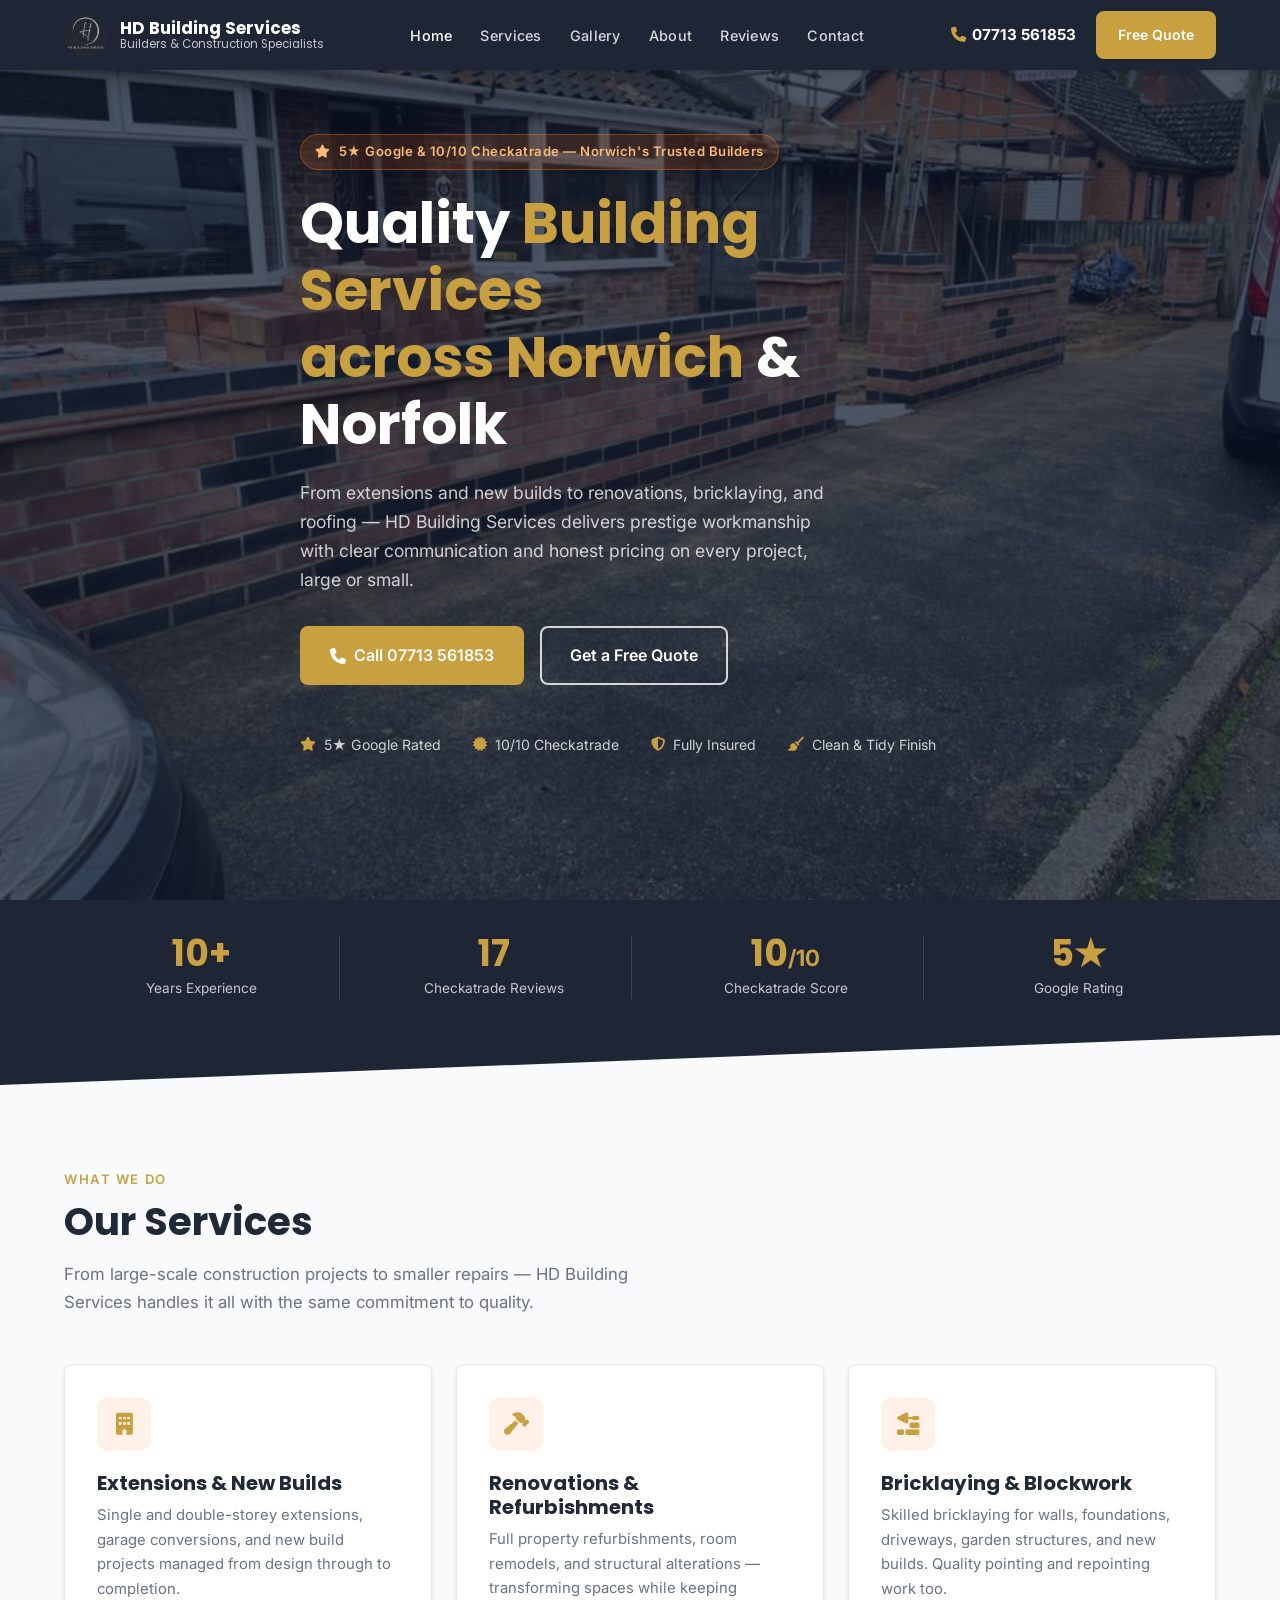
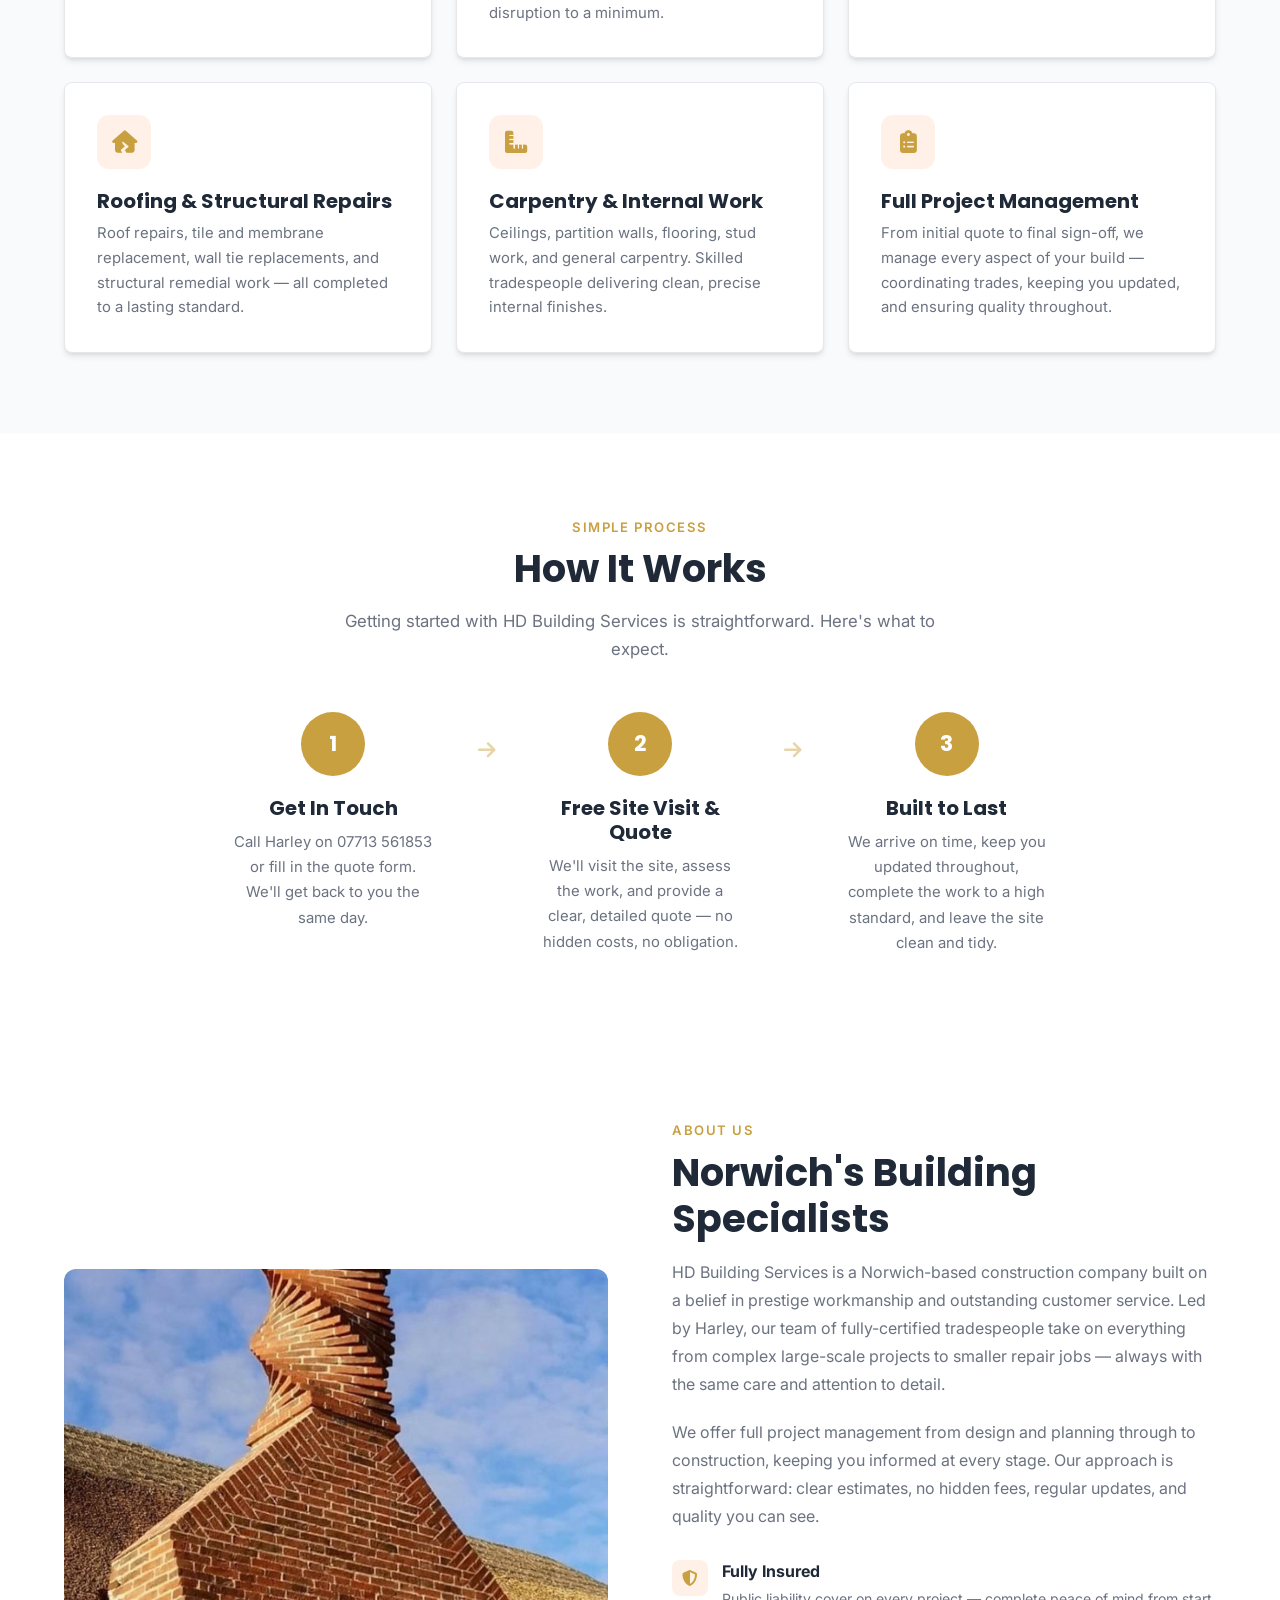
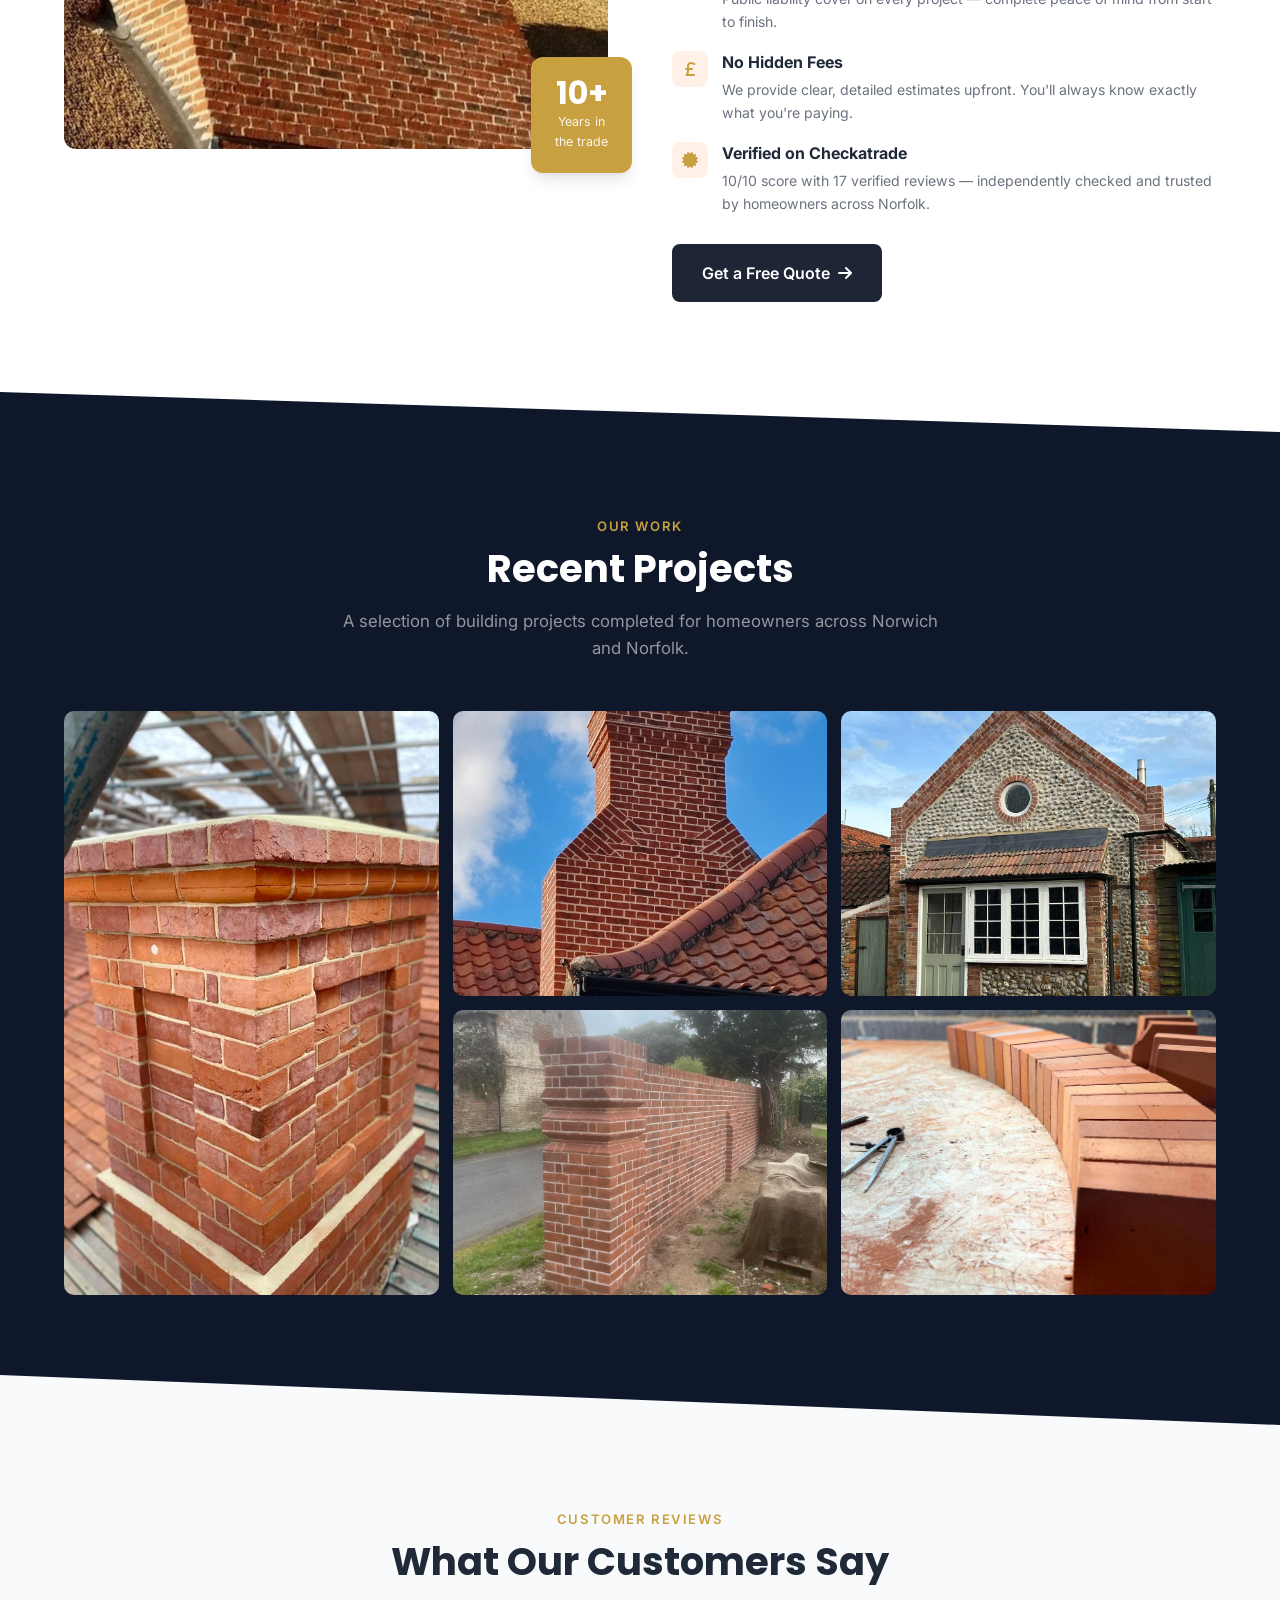
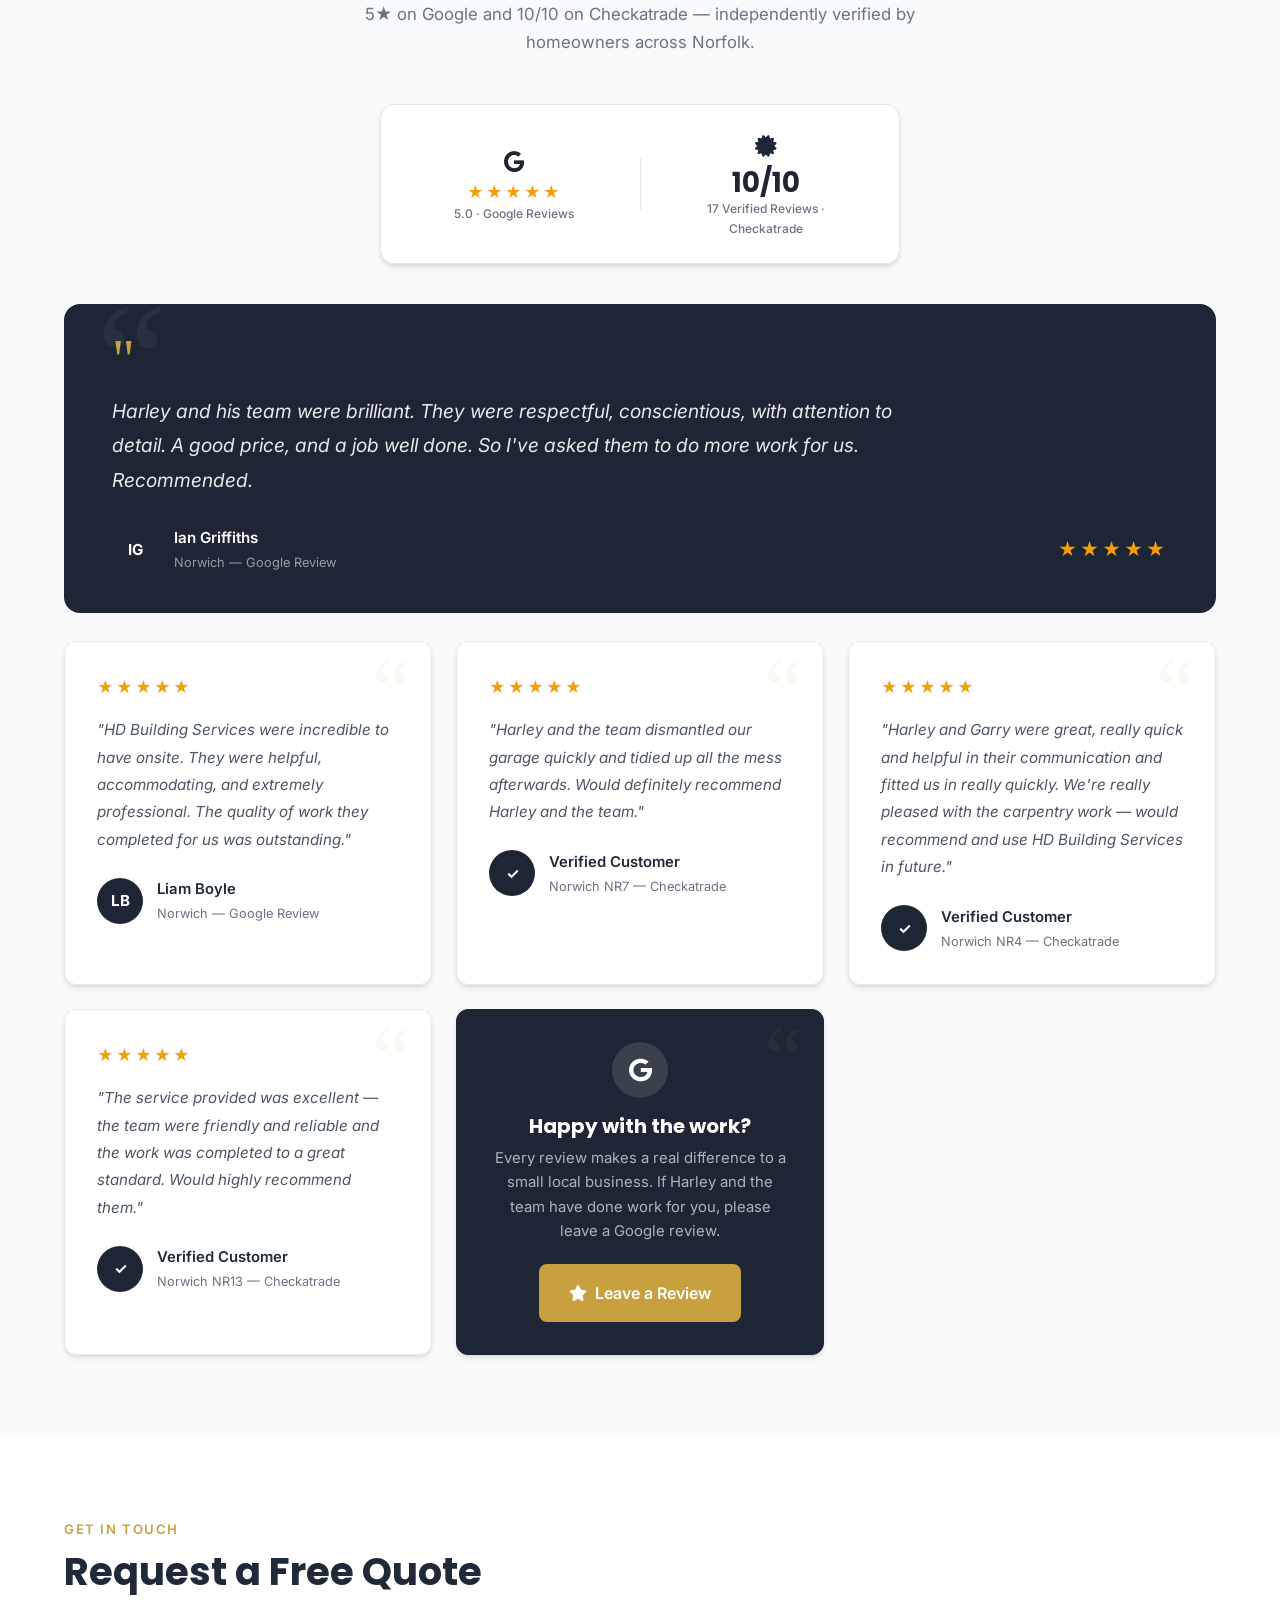
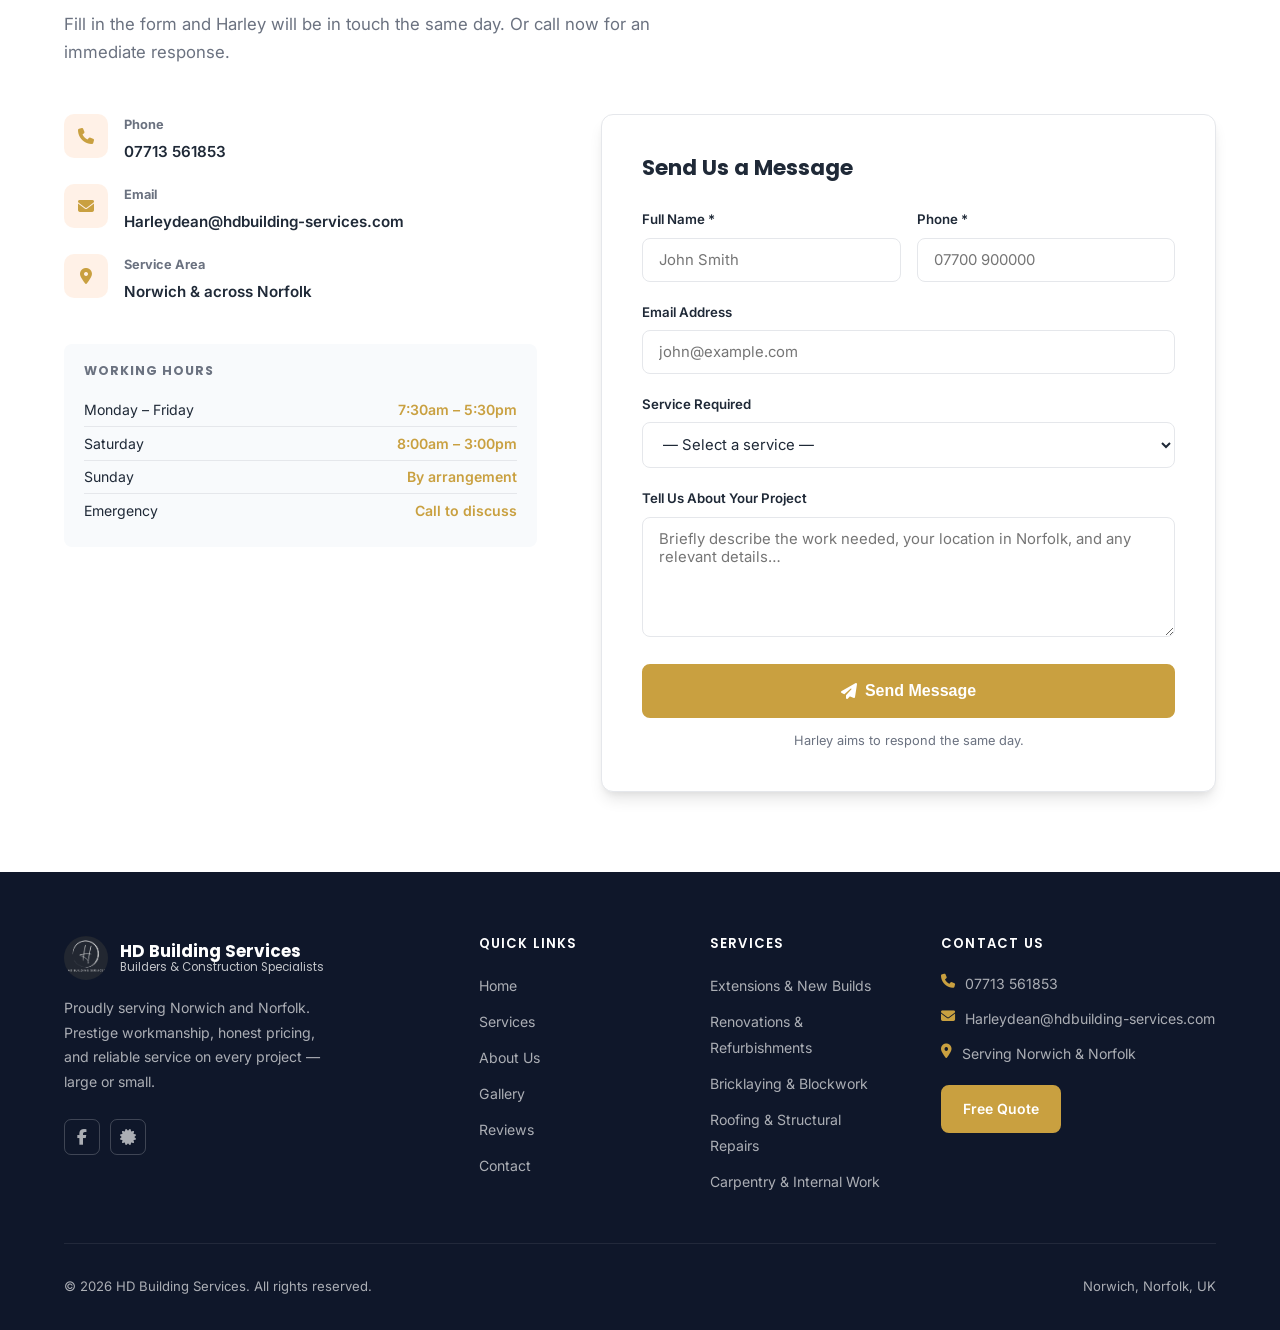
==== index.html @ 79f36728 "feat: initial commit — HD Building Services website Full production site for hdbuildingservices.co.u" ====
<!DOCTYPE html>
<html lang="en">
<head>
  <meta charset="UTF-8" />
  <meta name="viewport" content="width=device-width, initial-scale=1.0" />

  <!-- SEO -->
  <title>HD Building Services | Builder in Norwich, Norfolk</title>
  <meta name="description"
        content="HD Building Services — Harley and team, trusted builders covering Norwich and Norfolk. Extensions, renovations, bricklaying, roofing, carpentry and full project management. Call 07713 561853 for a free quote." />
  <meta name="keywords"
        content="builder Norwich, building services Norwich, extensions Norwich, renovations Norwich, bricklayer Norwich, HD Building Services, Harley builder Norfolk" />

  <!-- Canonical -->
  <link rel="canonical" href="https://hdbuildingservices.co.uk/" />

  <!-- Open Graph -->
  <meta property="og:title"       content="HD Building Services | Builder in Norwich, Norfolk" />
  <meta property="og:description" content="Trusted builders covering Norwich and Norfolk. Extensions, renovations, bricklaying, roofing and more. 5★ rated. Call 07713 561853." />
  <meta property="og:image"       content="https://hdbuildingservices.co.uk/images/hero-bg.jpg" />
  <meta property="og:url"         content="https://hdbuildingservices.co.uk/" />
  <meta property="og:type"        content="website" />
  <meta property="og:locale"      content="en_GB" />

  <!-- Schema: LocalBusiness -->
  <script type="application/ld+json">
  {
    "@context": "https://schema.org",
    "@type": "LocalBusiness",
    "name": "HD Building Services",
    "description": "Professional building services in Norwich and across Norfolk — extensions, renovations, bricklaying, roofing, carpentry and full project management.",
    "url": "https://hdbuildingservices.co.uk",
    "telephone": "+4407713561853",
    "email": "Harleydean@hdbuilding-services.com",
    "address": {
      "@type": "PostalAddress",
      "addressLocality": "Norwich",
      "addressRegion": "Norfolk",
      "addressCountry": "GB"
    },
    "geo": {
      "@type": "GeoCoordinates",
      "latitude": 52.6309,
      "longitude": 1.2974
    },
    "areaServed": [
      { "@type": "City", "name": "Norwich" },
      { "@type": "AdministrativeArea", "name": "Norfolk" }
    ],
    "hasOfferCatalog": {
      "@type": "OfferCatalog",
      "name": "Building Services",
      "itemListElement": [
        { "@type": "Offer", "itemOffered": { "@type": "Service", "name": "Extensions & New Builds" } },
        { "@type": "Offer", "itemOffered": { "@type": "Service", "name": "Renovations & Refurbishments" } },
        { "@type": "Offer", "itemOffered": { "@type": "Service", "name": "Bricklaying & Blockwork" } },
        { "@type": "Offer", "itemOffered": { "@type": "Service", "name": "Roofing & Structural Repairs" } },
        { "@type": "Offer", "itemOffered": { "@type": "Service", "name": "Carpentry & Internal Work" } },
        { "@type": "Offer", "itemOffered": { "@type": "Service", "name": "Full Project Management" } }
      ]
    },
    "image": "https://hdbuildingservices.co.uk/images/hero-bg.jpg",
    "sameAs": [
      "https://www.facebook.com/hd.buildingservices",
      "https://www.checkatrade.com/trades/hdbuildingservices"
    ]
  }
  </script>

  <!-- Favicon -->
  <link rel="icon" type="image/jpeg" href="images/logo.jpg" />

  <!-- Fonts — non-render-blocking -->
  <link rel="preconnect" href="https://fonts.googleapis.com" />
  <link rel="preconnect" href="https://fonts.gstatic.com" crossorigin />
  <link rel="preload" as="style"
        href="https://fonts.googleapis.com/css2?family=Inter:wght@400;500;600&family=Poppins:wght@600;700&display=swap"
        onload="this.onload=null;this.rel='stylesheet'" />
  <noscript>
    <link href="https://fonts.googleapis.com/css2?family=Inter:wght@400;500;600&family=Poppins:wght@600;700&display=swap" rel="stylesheet" />
  </noscript>

  <!-- Icons — non-render-blocking -->
  <link rel="preload" as="style"
        href="https://cdnjs.cloudflare.com/ajax/libs/font-awesome/6.5.0/css/all.min.css"
        onload="this.onload=null;this.rel='stylesheet'" />
  <noscript>
    <link rel="stylesheet" href="https://cdnjs.cloudflare.com/ajax/libs/font-awesome/6.5.0/css/all.min.css" />
  </noscript>

  <!-- Preload hero image (improves LCP score) -->
  <link rel="preload" as="image" href="images/hero-bg.jpg" />

  <link rel="stylesheet" href="style.css" />
</head>

<body>

<!-- ================================================================
  HEADER / NAV
  ================================================================ -->
<header class="site-header" id="site-header">
  <div class="container">
    <nav class="nav-inner">

      <!-- Logo -->
      <a href="#home" class="nav-logo">
        <img src="images/logo.jpg" alt="HD Building Services"
             style="height:44px;width:44px;border-radius:50%;object-fit:cover;flex-shrink:0;" />
        <div class="logo-text">
          HD Building Services
          <span class="logo-subtitle">Builders &amp; Construction Specialists</span>
        </div>
      </a>

      <!-- Desktop nav -->
      <ul class="nav-links">
        <li><a href="#home">Home</a></li>
        <li><a href="#services">Services</a></li>
        <li><a href="#gallery">Gallery</a></li>
        <li><a href="#about">About</a></li>
        <li><a href="#reviews">Reviews</a></li>
        <li><a href="#contact">Contact</a></li>
      </ul>

      <!-- CTA -->
      <div class="nav-right">
        <a href="tel:07713561853" class="nav-phone">
          <i class="fa-solid fa-phone"></i> 07713 561853
        </a>
        <a href="#contact" class="btn btn-primary" style="padding:.625rem 1.25rem;font-size:.875rem;">
          Free Quote
        </a>
      </div>

      <!-- Hamburger (mobile) -->
      <button class="hamburger" id="hamburger" aria-label="Open menu">
        <span></span><span></span><span></span>
      </button>

    </nav>
  </div>

  <!-- Mobile menu -->
  <div class="mobile-menu" id="mobile-menu">
    <a class="mobile-phone" href="tel:07713561853">
      <i class="fa-solid fa-phone"></i> 07713 561853
    </a>
    <a href="#home"     onclick="closeMobileMenu()">Home</a>
    <a href="#services" onclick="closeMobileMenu()">Services</a>
    <a href="#gallery"  onclick="closeMobileMenu()">Gallery</a>
    <a href="#about"    onclick="closeMobileMenu()">About</a>
    <a href="#reviews"  onclick="closeMobileMenu()">Reviews</a>
    <a href="#contact"  onclick="closeMobileMenu()">Contact &amp; Free Quote</a>
  </div>
</header>


<!-- ================================================================
  HERO
  ================================================================ -->
<section class="hero" id="home">
  <div class="container">
    <div class="hero-content">

      <div class="hero-badge">
        <i class="fa-solid fa-star"></i>
        5★ Google &amp; 10/10 Checkatrade — Norwich's Trusted Builders
      </div>

      <h1>
        Quality <span>Building Services<br />across Norwich</span> &amp; Norfolk
      </h1>

      <p class="hero-subtitle">
        From extensions and new builds to renovations, bricklaying, and roofing — HD Building Services
        delivers prestige workmanship with clear communication and honest pricing on every project,
        large or small.
      </p>

      <div class="hero-actions">
        <a href="tel:07713561853" class="btn btn-primary">
          <i class="fa-solid fa-phone"></i> Call 07713 561853
        </a>
        <a href="#contact" class="btn btn-outline">
          Get a Free Quote
        </a>
      </div>

      <div class="hero-trust">
        <div class="trust-item">
          <i class="fa-solid fa-star"></i>
          5★ Google Rated
        </div>
        <div class="trust-item">
          <i class="fa-solid fa-certificate"></i>
          10/10 Checkatrade
        </div>
        <div class="trust-item">
          <i class="fa-solid fa-shield-halved"></i>
          Fully Insured
        </div>
        <div class="trust-item">
          <i class="fa-solid fa-broom"></i>
          Clean &amp; Tidy Finish
        </div>
      </div>

    </div>
  </div>
</section>


<!-- ================================================================
  STATS BAR
  ================================================================ -->
<div class="stats-bar">
  <div class="container">
    <div class="stats-grid">

      <div class="stat-divider">
        <div class="stat-number">10+</div>
        <div class="stat-label">Years Experience</div>
      </div>
      <div class="stat-divider">
        <div class="stat-number">17</div>
        <div class="stat-label">Checkatrade Reviews</div>
      </div>
      <div class="stat-divider">
        <div style="display:flex;align-items:baseline;gap:.05em;justify-content:center;">
          <div class="stat-number">10</div>
          <div style="font-size:1.4rem;font-weight:700;color:var(--accent);line-height:1;">/10</div>
        </div>
        <div class="stat-label">Checkatrade Score</div>
      </div>
      <div class="stat-divider">
        <div class="stat-number">5★</div>
        <div class="stat-label">Google Rating</div>
      </div>

    </div>
  </div>
</div>

<!-- Shape divider: dark → light -->
<div class="divider divider-primary-to-light">
  <svg viewBox="0 0 1200 50" preserveAspectRatio="none" xmlns="http://www.w3.org/2000/svg">
    <polygon points="0,50 1200,0 1200,50" fill="#f8fafc"/>
  </svg>
</div>

<!-- ================================================================
  SERVICES
  ================================================================ -->
<section class="services" id="services">
  <div class="container">

    <div class="section-header">
      <span class="section-label">What We Do</span>
      <h2 class="section-title">Our Services</h2>
      <p class="section-subtitle">
        From large-scale construction projects to smaller repairs — HD Building Services handles it all with the same commitment to quality.
      </p>
    </div>

    <div class="services-grid">

      <div class="service-card">
        <div class="service-icon"><i class="fa-solid fa-building"></i></div>
        <h3>Extensions &amp; New Builds</h3>
        <p>Single and double-storey extensions, garage conversions, and new build projects managed from design through to completion.</p>
      </div>

      <div class="service-card">
        <div class="service-icon"><i class="fa-solid fa-hammer"></i></div>
        <h3>Renovations &amp; Refurbishments</h3>
        <p>Full property refurbishments, room remodels, and structural alterations — transforming spaces while keeping disruption to a minimum.</p>
      </div>

      <div class="service-card">
        <div class="service-icon"><i class="fa-solid fa-trowel-bricks"></i></div>
        <h3>Bricklaying &amp; Blockwork</h3>
        <p>Skilled bricklaying for walls, foundations, driveways, garden structures, and new builds. Quality pointing and repointing work too.</p>
      </div>

      <div class="service-card">
        <div class="service-icon"><i class="fa-solid fa-house-crack"></i></div>
        <h3>Roofing &amp; Structural Repairs</h3>
        <p>Roof repairs, tile and membrane replacement, wall tie replacements, and structural remedial work — all completed to a lasting standard.</p>
      </div>

      <div class="service-card">
        <div class="service-icon"><i class="fa-solid fa-ruler-combined"></i></div>
        <h3>Carpentry &amp; Internal Work</h3>
        <p>Ceilings, partition walls, flooring, stud work, and general carpentry. Skilled tradespeople delivering clean, precise internal finishes.</p>
      </div>

      <div class="service-card">
        <div class="service-icon"><i class="fa-solid fa-clipboard-list"></i></div>
        <h3>Full Project Management</h3>
        <p>From initial quote to final sign-off, we manage every aspect of your build — coordinating trades, keeping you updated, and ensuring quality throughout.</p>
      </div>

    </div>
  </div>
</section>


<!-- ================================================================
  HOW IT WORKS
  ================================================================ -->
<section class="process" id="process">
  <div class="container">

    <div class="section-header center" data-aos="fade-up">
      <span class="section-label">Simple Process</span>
      <h2 class="section-title">How It Works</h2>
      <p class="section-subtitle">
        Getting started with HD Building Services is straightforward. Here's what to expect.
      </p>
    </div>

    <div class="process-steps">

      <div class="process-step" data-aos="fade-up" data-aos-delay="0">
        <div class="step-number">1</div>
        <h3>Get In Touch</h3>
        <p>Call Harley on 07713 561853 or fill in the quote form. We'll get back to you the same day.</p>
      </div>

      <div class="process-connector" aria-hidden="true">
        <i class="fa-solid fa-arrow-right"></i>
      </div>

      <div class="process-step" data-aos="fade-up" data-aos-delay="150">
        <div class="step-number">2</div>
        <h3>Free Site Visit &amp; Quote</h3>
        <p>We'll visit the site, assess the work, and provide a clear, detailed quote — no hidden costs, no obligation.</p>
      </div>

      <div class="process-connector" aria-hidden="true">
        <i class="fa-solid fa-arrow-right"></i>
      </div>

      <div class="process-step" data-aos="fade-up" data-aos-delay="300">
        <div class="step-number">3</div>
        <h3>Built to Last</h3>
        <p>We arrive on time, keep you updated throughout, complete the work to a high standard, and leave the site clean and tidy.</p>
      </div>

    </div>

  </div>
</section>


<!-- ================================================================
  ABOUT
  ================================================================ -->
<section class="about" id="about">
  <div class="container">
    <div class="about-grid">

      <!-- Image side -->
      <div class="about-image-wrapper">
        <img src="images/image-1.jpg"
             alt="HD Building Services team — Norwich"
             onerror="this.style.background='linear-gradient(135deg,#1e2535,#2d3a52)';this.style.height='480px';this.removeAttribute('src')" />
        <div class="about-badge">
          <div class="badge-number">10+</div>
          <div class="badge-text">Years in<br>the trade</div>
        </div>
      </div>

      <!-- Text side -->
      <div class="about-content">
        <span class="section-label">About Us</span>
        <h2 class="section-title">Norwich's Building Specialists</h2>
        <p style="color:var(--text-light);margin-bottom:1.25rem;line-height:1.75;">
          HD Building Services is a Norwich-based construction company built on a belief in prestige
          workmanship and outstanding customer service. Led by Harley, our team of fully-certified
          tradespeople take on everything from complex large-scale projects to smaller repair jobs —
          always with the same care and attention to detail.
        </p>
        <p style="color:var(--text-light);line-height:1.75;">
          We offer full project management from design and planning through to construction, keeping you
          informed at every stage. Our approach is straightforward: clear estimates, no hidden fees, regular
          updates, and quality you can see.
        </p>

        <div class="about-features">

          <div class="about-feature">
            <div class="feature-icon"><i class="fa-solid fa-shield-halved"></i></div>
            <div class="feature-body">
              <strong>Fully Insured</strong>
              <p>Public liability cover on every project — complete peace of mind from start to finish.</p>
            </div>
          </div>

          <div class="about-feature">
            <div class="feature-icon"><i class="fa-solid fa-sterling-sign"></i></div>
            <div class="feature-body">
              <strong>No Hidden Fees</strong>
              <p>We provide clear, detailed estimates upfront. You'll always know exactly what you're paying.</p>
            </div>
          </div>

          <div class="about-feature">
            <div class="feature-icon"><i class="fa-solid fa-certificate"></i></div>
            <div class="feature-body">
              <strong>Verified on Checkatrade</strong>
              <p>10/10 score with 17 verified reviews — independently checked and trusted by homeowners across Norfolk.</p>
            </div>
          </div>

        </div>

        <a href="#contact" class="btn btn-dark">
          Get a Free Quote <i class="fa-solid fa-arrow-right"></i>
        </a>

      </div>
    </div>
  </div>
</section>

<!-- Shape divider: light → dark -->
<div class="divider divider-light-to-dark">
  <svg viewBox="0 0 1200 50" preserveAspectRatio="none" xmlns="http://www.w3.org/2000/svg">
    <polygon points="0,10 1200,50 0,50" fill="#0f172a"/>
  </svg>
</div>

<!-- ================================================================
  GALLERY
  ================================================================ -->
<section class="gallery" id="gallery">
  <div class="container">

    <div class="section-header center">
      <span class="section-label">Our Work</span>
      <h2 class="section-title">Recent Projects</h2>
      <p class="section-subtitle">
        A selection of building projects completed for homeowners across Norwich and Norfolk.
      </p>
    </div>

    <div class="gallery-grid">

      <div class="gallery-item gallery-item--span">
        <img loading="lazy" src="images/image-2.jpg" alt="Building project Norwich" />
        <div class="gallery-overlay"><i class="fa-solid fa-magnifying-glass-plus"></i></div>
      </div>

      <div class="gallery-item">
        <img loading="lazy" src="images/image-3.jpg" alt="Extension Norwich" />
        <div class="gallery-overlay"><i class="fa-solid fa-magnifying-glass-plus"></i></div>
      </div>

      <div class="gallery-item">
        <img loading="lazy" src="images/image-4.jpg" alt="Renovation Norfolk" />
        <div class="gallery-overlay"><i class="fa-solid fa-magnifying-glass-plus"></i></div>
      </div>

      <div class="gallery-item">
        <img loading="lazy" src="images/image-5.jpg" alt="Brickwork Norwich" />
        <div class="gallery-overlay"><i class="fa-solid fa-magnifying-glass-plus"></i></div>
      </div>

      <div class="gallery-item">
        <img loading="lazy" src="images/image-6.jpg" alt="Building work Norfolk" />
        <div class="gallery-overlay"><i class="fa-solid fa-magnifying-glass-plus"></i></div>
      </div>

    </div>
  </div>
</section>

<!-- Shape divider: dark → light -->
<div class="divider divider-dark-to-light">
  <svg viewBox="0 0 1200 50" preserveAspectRatio="none" xmlns="http://www.w3.org/2000/svg">
    <polygon points="1200,50 0,0 0,50" fill="#f8fafc"/>
  </svg>
</div>

<!-- ================================================================
  TESTIMONIALS
  ================================================================ -->
<section class="testimonials" id="reviews">
  <div class="container">

    <div class="section-header center">
      <span class="section-label">Customer Reviews</span>
      <h2 class="section-title">What Our Customers Say</h2>
      <p class="section-subtitle">
        5★ on Google and 10/10 on Checkatrade — independently verified by homeowners across Norfolk.
      </p>
    </div>

    <!-- Aggregate scores -->
    <div class="review-scores">
      <div class="review-score-item">
        <div class="score-icon"><i class="fa-brands fa-google"></i></div>
        <div class="score-stars">★★★★★</div>
        <div class="score-label">5.0 · Google Reviews</div>
      </div>
      <div class="review-score-divider"></div>
      <div class="review-score-item">
        <div class="score-icon"><i class="fa-solid fa-certificate"></i></div>
        <div class="score-number">10/10</div>
        <div class="score-label">17 Verified Reviews · Checkatrade</div>
      </div>
    </div>

    <!-- Featured review -->
    <div class="testimonial-featured">
      <span class="featured-quote-mark">"</span>
      <p class="featured-text">Harley and his team were brilliant. They were respectful, conscientious, with attention to detail. A good price, and a job well done. So I've asked them to do more work for us. Recommended.</p>
      <div class="featured-author">
        <div class="author-avatar">IG</div>
        <div>
          <div class="author-name">Ian Griffiths</div>
          <div class="author-location">Norwich — Google Review</div>
        </div>
        <div class="featured-stars">★★★★★</div>
      </div>
    </div>

    <div class="testimonials-grid">

      <div class="testimonial-card">
        <div class="stars">★★★★★</div>
        <p class="testimonial-text">
          "HD Building Services were incredible to have onsite. They were helpful, accommodating, and extremely professional. The quality of work they completed for us was outstanding."
        </p>
        <div class="testimonial-author">
          <div class="author-avatar">LB</div>
          <div>
            <div class="author-name">Liam Boyle</div>
            <div class="author-location">Norwich — Google Review</div>
          </div>
        </div>
      </div>

      <div class="testimonial-card">
        <div class="stars">★★★★★</div>
        <p class="testimonial-text">
          "Harley and the team dismantled our garage quickly and tidied up all the mess afterwards. Would definitely recommend Harley and the team."
        </p>
        <div class="testimonial-author">
          <div class="author-avatar">✓</div>
          <div>
            <div class="author-name">Verified Customer</div>
            <div class="author-location">Norwich NR7 — Checkatrade</div>
          </div>
        </div>
      </div>

      <div class="testimonial-card">
        <div class="stars">★★★★★</div>
        <p class="testimonial-text">
          "Harley and Garry were great, really quick and helpful in their communication and fitted us in really quickly. We're really pleased with the carpentry work — would recommend and use HD Building Services in future."
        </p>
        <div class="testimonial-author">
          <div class="author-avatar">✓</div>
          <div>
            <div class="author-name">Verified Customer</div>
            <div class="author-location">Norwich NR4 — Checkatrade</div>
          </div>
        </div>
      </div>

      <div class="testimonial-card">
        <div class="stars">★★★★★</div>
        <p class="testimonial-text">
          "The service provided was excellent — the team were friendly and reliable and the work was completed to a great standard. Would highly recommend them."
        </p>
        <div class="testimonial-author">
          <div class="author-avatar">✓</div>
          <div>
            <div class="author-name">Verified Customer</div>
            <div class="author-location">Norwich NR13 — Checkatrade</div>
          </div>
        </div>
      </div>

      <div class="testimonial-card testimonial-card--cta">
        <div class="review-cta-icon">
          <i class="fa-brands fa-google" style="font-size:1.5rem;color:#fff;"></i>
        </div>
        <h3 style="margin-bottom:.5rem;">Happy with the work?</h3>
        <p style="color:rgba(255,255,255,0.65);font-size:.93rem;margin-bottom:1.25rem;">
          Every review makes a real difference to a small local business. If Harley and the team have done work for you, please leave a Google review.
        </p>
        <a href="https://www.checkatrade.com/trades/hdbuildingservices" class="btn btn-primary" target="_blank" rel="noopener">
          <i class="fa-solid fa-star"></i> Leave a Review
        </a>
      </div>

    </div>
  </div>
</section>


<!-- ================================================================
  CONTACT
  ================================================================ -->
<section class="contact" id="contact">
  <div class="container">

    <div class="section-header">
      <span class="section-label">Get In Touch</span>
      <h2 class="section-title">Request a Free Quote</h2>
      <p class="section-subtitle">
        Fill in the form and Harley will be in touch the same day.
        Or call now for an immediate response.
      </p>
    </div>

    <div class="contact-grid">

      <!-- Contact info -->
      <div class="contact-info">

        <div class="contact-details">

          <div class="contact-detail">
            <div class="detail-icon"><i class="fa-solid fa-phone"></i></div>
            <div class="detail-body">
              <strong>Phone</strong>
              <span><a href="tel:07713561853">07713 561853</a></span>
            </div>
          </div>

          <div class="contact-detail">
            <div class="detail-icon"><i class="fa-solid fa-envelope"></i></div>
            <div class="detail-body">
              <strong>Email</strong>
              <span><a href="mailto:Harleydean@hdbuilding-services.com">Harleydean@hdbuilding-services.com</a></span>
            </div>
          </div>

          <div class="contact-detail">
            <div class="detail-icon"><i class="fa-solid fa-location-dot"></i></div>
            <div class="detail-body">
              <strong>Service Area</strong>
              <span>Norwich &amp; across Norfolk</span>
            </div>
          </div>

        </div>

        <div class="contact-hours">
          <h4>Working Hours</h4>
          <div class="hours-row"><span>Monday – Friday</span> <span>7:30am – 5:30pm</span></div>
          <div class="hours-row"><span>Saturday</span>        <span>8:00am – 3:00pm</span></div>
          <div class="hours-row"><span>Sunday</span>          <span>By arrangement</span></div>
          <div class="hours-row"><span>Emergency</span>       <span>Call to discuss</span></div>
        </div>

        <div style="margin-top:1.5rem;border-radius:var(--radius);overflow:hidden;">
          <iframe
            src="https://www.google.com/maps/embed?pb=!1m18!1m12!1m3!1d154934.37037083083!2d1.1034!3d52.6257!2m3!1f0!2f0!3f0!3m2!1i1024!2i768!4f13.1!3m3!1m2!1s0x47d0aa6f3bdce49d%3A0xd7e12b88d1c38d7d!2sNorwich!5e0!3m2!1sen!2suk!4v1"
            width="100%"
            height="220"
            style="border:0;display:block;"
            allowfullscreen=""
            loading="lazy"
            referrerpolicy="no-referrer-when-downgrade"
            title="HD Building Services — Norwich, Norfolk">
          </iframe>
        </div>

      </div>

      <!-- Contact form -->
      <div class="contact-form-wrapper">
        <h3>Send Us a Message</h3>
        <form id="contact-form"
              action="mail.php"
              method="POST"
              novalidate>

          <div class="form-row">
            <div class="form-group">
              <label for="name">Full Name *</label>
              <input type="text" id="name" name="name" placeholder="John Smith" required />
            </div>
            <div class="form-group">
              <label for="phone">Phone *</label>
              <input type="tel" id="phone" name="phone" placeholder="07700 900000" required />
            </div>
          </div>

          <div class="form-group">
            <label for="email">Email Address</label>
            <input type="email" id="email" name="email" placeholder="john@example.com" />
          </div>

          <div class="form-group">
            <label for="service">Service Required</label>
            <select id="service" name="service">
              <option value="">— Select a service —</option>
              <option>Extension or New Build</option>
              <option>Renovation or Refurbishment</option>
              <option>Bricklaying &amp; Blockwork</option>
              <option>Roofing &amp; Structural Repairs</option>
              <option>Carpentry &amp; Internal Work</option>
              <option>Full Project Management</option>
              <option>Other / Not Sure</option>
            </select>
          </div>

          <div class="form-group">
            <label for="message">Tell Us About Your Project</label>
            <textarea id="message" name="message"
                      placeholder="Briefly describe the work needed, your location in Norfolk, and any relevant details…"></textarea>
          </div>

          <div class="form-submit">
            <button type="submit" class="btn btn-primary">
              <i class="fa-solid fa-paper-plane"></i> Send Message
            </button>
          </div>
          <p class="form-note">Harley aims to respond the same day.</p>
          <div class="form-success" id="form-success">
            <i class="fa-solid fa-circle-check" style="font-size:1.5rem;margin-bottom:.5rem;display:block;"></i>
            Thanks! Harley will be in touch shortly.
          </div>
        </form>
      </div>

    </div>
  </div>
</section>


<!-- ================================================================
  FOOTER
  ================================================================ -->
<footer class="site-footer">
  <div class="container">
    <div class="footer-grid">

      <!-- Brand -->
      <div class="footer-brand">
        <a href="#home" class="nav-logo">
          <img src="images/logo.jpg" alt="HD Building Services"
               style="height:44px;width:44px;border-radius:50%;object-fit:cover;flex-shrink:0;" />
          <div class="logo-text">
            HD Building Services
            <span class="logo-subtitle">Builders &amp; Construction Specialists</span>
          </div>
        </a>
        <p>
          Proudly serving Norwich and Norfolk. Prestige workmanship, honest pricing,
          and reliable service on every project — large or small.
        </p>
        <div class="social-links">
          <a href="https://www.facebook.com/hd.buildingservices" class="social-link" target="_blank" rel="noopener" aria-label="Facebook">
            <i class="fa-brands fa-facebook-f"></i>
          </a>
          <a href="https://www.checkatrade.com/trades/hdbuildingservices" class="social-link" target="_blank" rel="noopener" aria-label="Checkatrade">
            <i class="fa-solid fa-certificate"></i>
          </a>
        </div>
      </div>

      <!-- Quick links -->
      <div class="footer-col">
        <h4>Quick Links</h4>
        <ul>
          <li><a href="#home">Home</a></li>
          <li><a href="#services">Services</a></li>
          <li><a href="#about">About Us</a></li>
          <li><a href="#gallery">Gallery</a></li>
          <li><a href="#reviews">Reviews</a></li>
          <li><a href="#contact">Contact</a></li>
        </ul>
      </div>

      <!-- Services -->
      <div class="footer-col">
        <h4>Services</h4>
        <ul>
          <li><a href="#services">Extensions &amp; New Builds</a></li>
          <li><a href="#services">Renovations &amp; Refurbishments</a></li>
          <li><a href="#services">Bricklaying &amp; Blockwork</a></li>
          <li><a href="#services">Roofing &amp; Structural Repairs</a></li>
          <li><a href="#services">Carpentry &amp; Internal Work</a></li>
        </ul>
      </div>

      <!-- Contact -->
      <div class="footer-col">
        <h4>Contact Us</h4>
        <div class="footer-contact-item">
          <i class="fa-solid fa-phone"></i>
          <a href="tel:07713561853">07713 561853</a>
        </div>
        <div class="footer-contact-item">
          <i class="fa-solid fa-envelope"></i>
          <a href="mailto:Harleydean@hdbuilding-services.com">Harleydean@hdbuilding-services.com</a>
        </div>
        <div class="footer-contact-item">
          <i class="fa-solid fa-location-dot"></i>
          <span>Serving Norwich &amp; Norfolk</span>
        </div>
        <div style="margin-top:1.25rem;">
          <a href="#contact" class="btn btn-primary" style="font-size:.875rem;padding:.625rem 1.25rem;">
            Free Quote
          </a>
        </div>
      </div>

    </div>

    <div class="footer-bottom">
      <p>&copy; <span id="year"></span> HD Building Services. All rights reserved.</p>
      <p>Norwich, Norfolk, UK</p>
    </div>

  </div>
</footer>

<!-- Lightbox -->
<div class="lightbox" id="lightbox" role="dialog" aria-modal="true" aria-label="Image viewer">
  <button class="lightbox-close" id="lightbox-close" aria-label="Close image">&times;</button>
  <button class="lightbox-prev" id="lightbox-prev" aria-label="Previous image">&#8249;</button>
  <button class="lightbox-next" id="lightbox-next" aria-label="Next image">&#8250;</button>
  <img class="lightbox-img" id="lightbox-img" src="" alt="" />
</div>

<script src="main.js"></script>
</body>
</html>
---- style.css ----
/* ================================================================
   TRADIE WEBSITE TEMPLATE — style.css
   ----------------------------------------------------------------
   To customise per client, change the CSS variables in :root below.
   ================================================================ */

:root {
  /* ── Brand colours ── HD Building Services */
  --primary:       #1e2535;   /* dark navy from logo */
  --primary-dark:  #141929;
  --accent:        #c9a040;   /* amber/gold */
  --accent-dark:   #a8832e;

  /* ── Neutral palette ── usually leave these alone */
  --text:          #1f2937;
  --text-light:    #6b7280;
  --bg:            #ffffff;
  --bg-light:      #f8fafc;
  --bg-dark:       #0f172a;
  --border:        #e5e7eb;

  /* ── Misc ── */
  --shadow:    0 4px 6px -1px rgba(0,0,0,.10), 0 2px 4px -1px rgba(0,0,0,.06);
  --shadow-lg: 0 10px 15px -3px rgba(0,0,0,.10), 0 4px 6px -2px rgba(0,0,0,.05);
  --radius:    8px;
  --max-width: 1200px;
}

/* ================================================================
   RESET & BASE
   ================================================================ */
*, *::before, *::after { box-sizing: border-box; margin: 0; padding: 0; }
html  { scroll-behavior: smooth; font-size: 16px; }
body  {
  font-family: 'Inter', system-ui, -apple-system, sans-serif;
  color: var(--text);
  background: var(--bg);
  line-height: 1.65;
}
img   { max-width: 100%; height: auto; display: block; }
a     { text-decoration: none; color: inherit; }
ul    { list-style: none; }

/* ── Typography ── */
h1, h2, h3, h4 {
  font-family: 'Poppins', 'Inter', system-ui, sans-serif;
  line-height: 1.2;
  font-weight: 700;
}
h1 { font-size: clamp(2rem, 5vw, 3.5rem); }
h2 { font-size: clamp(1.75rem, 3vw, 2.5rem); }
h3 { font-size: 1.25rem; }

.section-label {
  display: inline-block;
  font-size: 0.82rem;
  font-weight: 600;
  letter-spacing: 0.12em;
  text-transform: uppercase;
  color: var(--accent);
  margin-bottom: 0.5rem;
}
.section-title    { color: var(--text); margin-bottom: 1rem; }
.section-subtitle { color: var(--text-light); font-size: 1.05rem; max-width: 600px; }
.section-header   { margin-bottom: 3rem; }
.section-header.center { text-align: center; }
.section-header.center .section-subtitle { margin: 0 auto; }

/* ── Layout ── */
.container { max-width: var(--max-width); margin: 0 auto; padding: 0 1.5rem; }
section    { padding: 5rem 0; }

/* ── Buttons ── */
.btn {
  display: inline-flex;
  align-items: center;
  gap: 0.5rem;
  padding: 0.875rem 1.75rem;
  border-radius: var(--radius);
  font-weight: 600;
  font-size: 1rem;
  cursor: pointer;
  border: 2px solid transparent;
  transition: all 0.2s ease;
  white-space: nowrap;
}
.btn-primary  { background: var(--accent); color: #fff; border-color: var(--accent); }
.btn-primary:hover { background: var(--accent-dark); border-color: var(--accent-dark); transform: translateY(-1px); }
.btn-outline  { background: transparent; color: #fff; border-color: rgba(255,255,255,0.8); }
.btn-outline:hover { background: #fff; color: var(--primary); border-color: #fff; }
.btn-dark     { background: var(--primary); color: #fff; }
.btn-dark:hover { background: var(--primary-dark); transform: translateY(-1px); }


/* ================================================================
   HEADER / NAV
   ================================================================ */
.site-header {
  position: fixed;
  top: 0; left: 0; right: 0;
  z-index: 100;
  background: var(--primary);
  box-shadow: var(--shadow);
}
.nav-inner {
  display: flex;
  align-items: center;
  justify-content: space-between;
  height: 70px;
}
.nav-logo {
  display: flex;
  align-items: center;
  gap: 0.75rem;
  color: #fff;
  flex-shrink: 0;
}
.logo-icon {
  width: 42px; height: 42px;
  background: var(--accent);
  border-radius: 9px;
  display: flex; align-items: center; justify-content: center;
  font-size: 1.25rem;
}
.logo-text     { font-family: 'Poppins', sans-serif; font-weight: 700; font-size: 1.05rem; line-height: 1.2; }
.logo-subtitle { font-size: 0.72rem; font-weight: 400; opacity: 0.75; display: block; }
.nav-links {
  display: flex;
  align-items: center;
  gap: 1.75rem;
}
.nav-links a {
  color: rgba(255,255,255,0.82);
  font-weight: 500;
  font-size: 0.9rem;
  transition: color 0.2s;
  letter-spacing: 0.02em;
}
.nav-links a:hover { color: #fff; }
.nav-right {
  display: flex;
  align-items: center;
  gap: 1.25rem;
}
.nav-phone {
  color: #fff;
  font-weight: 700;
  font-size: 0.95rem;
  display: flex;
  align-items: center;
  gap: 0.4rem;
}
.nav-phone i { color: var(--accent); }
.hamburger {
  display: none;
  flex-direction: column;
  gap: 5px;
  cursor: pointer;
  background: none;
  border: none;
  padding: 4px;
}
.hamburger span {
  display: block;
  width: 26px; height: 2px;
  background: #fff;
  border-radius: 2px;
  transition: all 0.3s ease;
}
.hamburger.active span:nth-child(1) { transform: rotate(45deg) translate(5px, 5px); }
.hamburger.active span:nth-child(2) { opacity: 0; }
.hamburger.active span:nth-child(3) { transform: rotate(-45deg) translate(5px, -5px); }
.mobile-menu {
  display: none;
  background: var(--primary-dark);
  border-top: 1px solid rgba(255,255,255,0.08);
}
.mobile-menu.open { display: block; }
.mobile-menu a {
  display: block;
  padding: 0.875rem 1.5rem;
  color: rgba(255,255,255,0.82);
  border-bottom: 1px solid rgba(255,255,255,0.05);
  font-weight: 500;
  transition: all 0.2s;
}
.mobile-menu a:hover { color: #fff; padding-left: 2rem; }
.mobile-menu .mobile-phone {
  padding: 1rem 1.5rem;
  display: flex; align-items: center; gap: 0.5rem;
  color: var(--accent);
  font-weight: 700;
  font-size: 1.05rem;
  border-bottom: 1px solid rgba(255,255,255,0.05);
}


/* ================================================================
   HERO
   ================================================================ */
.hero {
  min-height: 100svh;
  /* Replace 'images/hero-bg.jpg' with a real photo of the work/team */
  background:
    linear-gradient(rgba(10, 20, 40, 0.72), rgba(10, 20, 40, 0.72)),
    url('images/hero-bg.jpg') center center / cover no-repeat;
  /* Fallback if no image: */
  background-color: var(--bg-dark);
  display: flex;
  align-items: center;
  padding-top: 70px;
}
.hero-content { max-width: 680px; }
.hero-badge {
  display: inline-flex;
  align-items: center;
  gap: 0.5rem;
  background: rgba(249,115,22,0.15);
  border: 1px solid rgba(249,115,22,0.4);
  color: #fdba74;
  padding: 0.375rem 0.875rem;
  border-radius: 100px;
  font-size: 0.82rem;
  font-weight: 600;
  margin-bottom: 1.25rem;
  letter-spacing: 0.04em;
}
.hero h1 { color: #fff; margin-bottom: 1.25rem; }
.hero h1 span { color: var(--accent); }
.hero-subtitle {
  color: rgba(255,255,255,0.78);
  font-size: 1.1rem;
  margin-bottom: 2rem;
  max-width: 540px;
}
.hero-actions { display: flex; gap: 1rem; flex-wrap: wrap; margin-bottom: 3rem; }
.hero-trust   { display: flex; gap: 2rem; flex-wrap: wrap; }
.trust-item   {
  display: flex; align-items: center; gap: 0.5rem;
  color: rgba(255,255,255,0.78);
  font-size: 0.88rem;
}
.trust-item i { color: var(--accent); }


/* ================================================================
   STATS BAR
   ================================================================ */
.stats-bar  { background: var(--primary); padding: 2.25rem 0; }
.stats-grid {
  display: grid;
  grid-template-columns: repeat(4, 1fr);
  gap: 1rem;
  text-align: center;
}
.stat-divider {
  border-right: 1px solid rgba(255,255,255,0.15);
}
.stat-divider:last-child { border-right: none; }
.stat-number {
  font-family: 'Poppins', sans-serif;
  font-size: 2.25rem;
  font-weight: 700;
  color: var(--accent);
  line-height: 1;
}
.stat-label {
  color: rgba(255,255,255,0.75);
  font-size: 0.85rem;
  margin-top: 0.3rem;
}


/* ================================================================
   SHAPE DIVIDERS
   ================================================================ */
.divider { line-height: 0; overflow: hidden; }
.divider svg { display: block; width: 100%; height: 50px; }
.divider-primary-to-light { background: var(--primary); }
.divider-light-to-dark    { background: var(--bg); }
.divider-dark-to-light    { background: var(--bg-dark); }


/* ================================================================
   HOW IT WORKS
   ================================================================ */
.process { background: var(--bg); }
.process-steps {
  display: flex;
  align-items: flex-start;
  max-width: 860px;
  margin: 0 auto;
}
.process-step {
  flex: 1;
  text-align: center;
  padding: 0 1.5rem;
}
.step-number {
  width: 64px; height: 64px;
  background: var(--accent);
  border-radius: 50%;
  display: flex; align-items: center; justify-content: center;
  font-family: 'Poppins', sans-serif;
  font-size: 1.35rem; font-weight: 700;
  color: #fff;
  margin: 0 auto 1.25rem;
}
.process-step h3 { margin-bottom: 0.625rem; }
.process-step p  { color: var(--text-light); font-size: 0.93rem; line-height: 1.7; }
.process-connector {
  flex-shrink: 0;
  width: 60px;
  display: flex; align-items: center; justify-content: center;
  padding-top: 1.75rem;
  color: var(--accent);
  opacity: 0.45;
  font-size: 1.25rem;
}


/* ================================================================
   SERVICES
   ================================================================ */
.services      { background: var(--bg-light); }
.services-grid {
  display: grid;
  grid-template-columns: repeat(auto-fit, minmax(290px, 1fr));
  gap: 1.5rem;
}
.service-card {
  background: #fff;
  border-radius: var(--radius);
  padding: 2rem;
  box-shadow: var(--shadow);
  border: 1px solid var(--border);
  position: relative;
  overflow: hidden;
  transition: all 0.3s ease;
}
.service-card::before {
  content: '';
  position: absolute;
  top: 0; left: 0;
  width: 4px; height: 100%;
  background: var(--accent);
  opacity: 0;
  transition: opacity 0.3s ease;
}
.service-card:hover { transform: translateY(-4px); box-shadow: var(--shadow-lg); }
.service-card:hover::before { opacity: 1; }
.service-icon {
  width: 54px; height: 54px;
  background: rgba(249,115,22,0.1);
  border-radius: 12px;
  display: flex; align-items: center; justify-content: center;
  font-size: 1.4rem;
  color: var(--accent);
  margin-bottom: 1.25rem;
  transition: all 0.3s ease;
}
.service-card:hover .service-icon { background: var(--accent); color: #fff; }
.service-card h3 { margin-bottom: 0.5rem; }
.service-card p  { color: var(--text-light); font-size: 0.93rem; }


/* ================================================================
   ABOUT
   ================================================================ */
.about      { background: var(--bg); }
.about-grid {
  display: grid;
  grid-template-columns: 1fr 1fr;
  gap: 4rem;
  align-items: center;
}
.about-image-wrapper { position: relative; }
.about-image-wrapper img {
  border-radius: 12px;
  width: 100%;
  object-fit: cover;
  height: 480px;
}
.about-badge {
  position: absolute;
  bottom: -1.5rem; right: -1.5rem;
  background: var(--accent);
  color: #fff;
  padding: 1.25rem 1.5rem;
  border-radius: 12px;
  text-align: center;
  box-shadow: var(--shadow-lg);
}
.badge-number { font-family: 'Poppins', sans-serif; font-size: 2rem; font-weight: 700; line-height: 1; }
.badge-text   { font-size: 0.78rem; opacity: 0.9; margin-top: 0.2rem; }
.about-features { display: flex; flex-direction: column; gap: 1rem; margin: 1.75rem 0; }
.about-feature  {
  display: flex;
  align-items: flex-start;
  gap: 0.875rem;
}
.feature-icon {
  width: 36px; height: 36px;
  background: rgba(249,115,22,0.1);
  border-radius: 8px;
  display: flex; align-items: center; justify-content: center;
  color: var(--accent);
  flex-shrink: 0;
  margin-top: 2px;
}
.feature-body strong { display: block; margin-bottom: 0.15rem; }
.feature-body p      { color: var(--text-light); font-size: 0.88rem; margin: 0; }


/* ================================================================
   GALLERY
   ================================================================ */
.gallery { background: var(--bg-dark); }
.gallery .section-title    { color: #fff; }
.gallery .section-subtitle { color: rgba(255,255,255,0.55); }
.gallery-grid {
  display: grid;
  grid-template-columns: repeat(3, 1fr);
  grid-auto-rows: 285px;
  gap: 0.875rem;
}
.gallery-item {
  overflow: hidden;
  border-radius: 10px;
  position: relative;
  cursor: pointer;
}
.gallery-item--span { grid-row: span 2; }
.gallery-item img {
  width: 100%; height: 100%;
  object-fit: cover;
  transition: transform 0.5s ease;
  display: block;
}
.gallery-item:hover img { transform: scale(1.05); }
.gallery-overlay {
  position: absolute; inset: 0;
  background: linear-gradient(to top, rgba(10,20,40,0.7) 0%, rgba(10,20,40,0.2) 60%, transparent 100%);
  display: flex; align-items: center; justify-content: center;
  opacity: 0;
  transition: opacity 0.35s ease;
}
.gallery-item:hover .gallery-overlay { opacity: 1; }
.gallery-overlay i { color: #fff; font-size: 2rem; }


/* ================================================================
   TESTIMONIALS
   ================================================================ */
.testimonials      { background: var(--bg-light); }
.testimonials-grid {
  display: grid;
  grid-template-columns: repeat(auto-fit, minmax(290px, 1fr));
  gap: 1.5rem;
}
.testimonial-card {
  background: #fff;
  border-radius: 12px;
  padding: 2rem;
  box-shadow: var(--shadow);
  border: 1px solid var(--border);
  transition: transform 0.3s ease, box-shadow 0.3s ease;
  position: relative;
  overflow: hidden;
}
.testimonial-card::before {
  content: '\201C';
  position: absolute;
  top: 0.25rem;
  right: 1.25rem;
  font-family: Georgia, serif;
  font-size: 5.5rem;
  color: var(--accent);
  opacity: 0.07;
  line-height: 1;
  pointer-events: none;
}
.testimonial-card:hover { transform: translateY(-4px); box-shadow: var(--shadow-lg); }
.testimonial-card--cta {
  background: var(--primary);
  border-color: var(--primary);
  color: #fff;
  display: flex;
  flex-direction: column;
  align-items: center;
  justify-content: center;
  text-align: center;
}
.testimonial-card--cta:hover { transform: translateY(-4px); }
.review-cta-icon {
  width: 56px; height: 56px;
  background: rgba(255,255,255,0.12);
  border-radius: 50%;
  display: flex; align-items: center; justify-content: center;
  margin-bottom: 1rem;
}
.stars             { color: #f59e0b; margin-bottom: 1rem; font-size: 1rem; letter-spacing: 2px; }
.testimonial-text  { color: #4b5563; font-style: italic; margin-bottom: 1.5rem; line-height: 1.8; font-size: 0.95rem; }
.testimonial-author{ display: flex; align-items: center; gap: 0.875rem; }
.author-avatar {
  width: 46px; height: 46px;
  border-radius: 50%;
  background: var(--primary);
  display: flex; align-items: center; justify-content: center;
  color: #fff;
  font-weight: 700;
  font-size: 0.95rem;
  flex-shrink: 0;
}
.author-name     { font-weight: 600; font-size: 0.93rem; }
.author-location { color: var(--text-light); font-size: 0.8rem; margin-top: 0.1rem; }


/* ================================================================
   CONTACT
   ================================================================ */
.contact      { background: var(--bg); }
.contact-grid {
  display: grid;
  grid-template-columns: 1fr 1.3fr;
  gap: 4rem;
  align-items: start;
}
.contact-info h3 { font-size: 1.5rem; margin-bottom: 0.75rem; }
.contact-info > p { color: var(--text-light); margin-bottom: 2rem; line-height: 1.7; }
.contact-details { display: flex; flex-direction: column; gap: 1.25rem; margin-bottom: 2.5rem; }
.contact-detail  { display: flex; align-items: flex-start; gap: 1rem; }
.detail-icon {
  width: 44px; height: 44px;
  background: rgba(249,115,22,0.1);
  border-radius: 10px;
  display: flex; align-items: center; justify-content: center;
  color: var(--accent);
  flex-shrink: 0;
}
.detail-body strong { display: block; font-size: 0.8rem; color: var(--text-light); margin-bottom: 0.15rem; }
.detail-body span   { font-weight: 600; font-size: 0.95rem; }
.contact-hours { background: var(--bg-light); border-radius: var(--radius); padding: 1.25rem; }
.contact-hours h4 {
  font-size: 0.78rem; text-transform: uppercase;
  letter-spacing: 0.08em; color: var(--text-light);
  margin-bottom: 0.875rem;
}
.hours-row { display: flex; justify-content: space-between; font-size: 0.88rem; padding: 0.3rem 0; }
.hours-row + .hours-row { border-top: 1px solid var(--border); }
.hours-row span:last-child { color: var(--accent); font-weight: 600; }

/* Form */
.contact-form-wrapper {
  background: #fff;
  border-radius: 12px;
  padding: 2.5rem;
  box-shadow: var(--shadow-lg);
  border: 1px solid var(--border);
}
.contact-form-wrapper h3 { margin-bottom: 1.75rem; font-size: 1.35rem; }
.form-row   { display: grid; grid-template-columns: 1fr 1fr; gap: 1rem; }
.form-group { margin-bottom: 1.25rem; }
.form-group label {
  display: block;
  font-size: 0.83rem; font-weight: 600;
  margin-bottom: 0.4rem;
}
.form-group input,
.form-group select,
.form-group textarea {
  width: 100%;
  padding: 0.75rem 1rem;
  border: 1.5px solid var(--border);
  border-radius: var(--radius);
  font-size: 0.93rem;
  color: var(--text);
  background: var(--bg);
  font-family: inherit;
  transition: border-color 0.2s, box-shadow 0.2s;
}
.form-group input:focus,
.form-group select:focus,
.form-group textarea:focus {
  outline: none;
  border-color: var(--accent);
  box-shadow: 0 0 0 3px rgba(249,115,22,0.12);
}
.form-group textarea { resize: vertical; min-height: 120px; }
.form-submit .btn   { width: 100%; justify-content: center; font-size: 1rem; padding: 1rem; }
.form-note { font-size: 0.8rem; color: var(--text-light); text-align: center; margin-top: 0.75rem; }
.form-success {
  display: none;
  background: #f0fdf4;
  border: 1px solid #86efac;
  border-radius: var(--radius);
  padding: 1.25rem;
  text-align: center;
  color: #166534;
  font-weight: 600;
  margin-top: 1rem;
}


/* ================================================================
   REVIEW SCORES BAR
   ================================================================ */
.review-scores {
  display: flex;
  align-items: center;
  justify-content: center;
  background: #fff;
  border: 1px solid var(--border);
  border-radius: 14px;
  padding: 1.5rem 3rem;
  margin: 0 auto 2.5rem;
  max-width: 520px;
  box-shadow: var(--shadow);
}
.review-score-item {
  flex: 1;
  text-align: center;
}
.review-score-divider {
  width: 1px;
  height: 52px;
  background: var(--border);
  margin: 0 2.5rem;
  flex-shrink: 0;
}
.score-icon {
  font-size: 1.35rem;
  color: var(--primary);
  margin-bottom: 0.25rem;
}
.score-stars {
  color: #f59e0b;
  font-size: 1rem;
  letter-spacing: 2px;
  line-height: 1;
  margin-bottom: 0.2rem;
}
.score-number {
  font-family: 'Poppins', sans-serif;
  font-size: 1.7rem;
  font-weight: 700;
  color: var(--primary);
  line-height: 1;
  margin-bottom: 0.2rem;
}
.score-label {
  font-size: 0.75rem;
  color: var(--text-light);
  font-weight: 500;
}


/* ================================================================
   FEATURED REVIEW
   ================================================================ */
.testimonial-featured {
  background: var(--primary);
  border-radius: 16px;
  padding: 2.5rem 3rem;
  margin-bottom: 1.75rem;
  position: relative;
  overflow: hidden;
}
.testimonial-featured::before {
  content: '\201C';
  position: absolute;
  top: -1.5rem;
  left: 2rem;
  font-family: Georgia, serif;
  font-size: 10rem;
  color: rgba(255,255,255,0.05);
  line-height: 1;
  pointer-events: none;
}
.featured-quote-mark {
  font-family: Georgia, serif;
  font-size: 3.5rem;
  color: var(--accent);
  line-height: 0.6;
  display: block;
  margin-bottom: 1rem;
}
.featured-text {
  font-size: 1.2rem;
  color: rgba(255,255,255,0.9);
  font-style: italic;
  line-height: 1.8;
  margin-bottom: 1.75rem;
  max-width: 820px;
}
.featured-author {
  display: flex;
  align-items: center;
  gap: 1rem;
}
.featured-author .author-name     { color: #fff; font-weight: 600; font-size: 0.95rem; }
.featured-author .author-location { color: rgba(255,255,255,0.55); font-size: 0.8rem; margin-top: 0.1rem; }
.featured-stars {
  margin-left: auto;
  color: #f59e0b;
  font-size: 1.15rem;
  letter-spacing: 3px;
  flex-shrink: 0;
}


/* ================================================================
   LIGHTBOX
   ================================================================ */
.lightbox {
  display: none;
  position: fixed;
  inset: 0;
  background: rgba(5, 8, 16, 0.94);
  z-index: 200;
  align-items: center;
  justify-content: center;
  padding: 1rem;
}
.lightbox.open { display: flex; }
.lightbox-img {
  max-width: 90vw;
  max-height: 88vh;
  object-fit: contain;
  border-radius: 8px;
  box-shadow: 0 24px 80px rgba(0,0,0,0.6);
}
.lightbox-close {
  position: absolute;
  top: 1.25rem; right: 1.5rem;
  background: none;
  border: none;
  color: #fff;
  font-size: 2.25rem;
  cursor: pointer;
  line-height: 1;
  opacity: 0.7;
  transition: opacity 0.2s;
}
.lightbox-close:hover { opacity: 1; }
.lightbox-prev,
.lightbox-next {
  position: absolute;
  top: 50%;
  transform: translateY(-50%);
  background: rgba(255,255,255,0.1);
  border: 1px solid rgba(255,255,255,0.18);
  color: #fff;
  font-size: 1.75rem;
  cursor: pointer;
  padding: 0.5rem 0.875rem;
  border-radius: 8px;
  line-height: 1;
  transition: background 0.2s;
}
.lightbox-prev:hover,
.lightbox-next:hover { background: rgba(255,255,255,0.2); }
.lightbox-prev { left: 1.25rem; }
.lightbox-next { right: 1.25rem; }


/* ================================================================
   FLOATING CALL BUTTON (mobile only)
   ================================================================ */
.float-call {
  display: none;
  position: fixed;
  bottom: 1.5rem; right: 1.5rem;
  z-index: 90;
  background: var(--accent);
  color: #fff;
  width: 58px; height: 58px;
  border-radius: 50%;
  font-size: 1.5rem;
  align-items: center; justify-content: center;
  box-shadow: 0 4px 20px rgba(249,115,22,0.5);
  animation: pulse 2.5s infinite;
}
@keyframes pulse {
  0%,100% { box-shadow: 0 4px 20px rgba(249,115,22,0.5); }
  50%      { box-shadow: 0 4px 32px rgba(249,115,22,0.8); }
}


/* ================================================================
   FOOTER
   ================================================================ */
.site-footer {
  background: var(--bg-dark);
  color: rgba(255,255,255,0.65);
  padding: 4rem 0 2rem;
}
.footer-grid {
  display: grid;
  grid-template-columns: 2fr 1fr 1fr 1.5fr;
  gap: 3rem;
  padding-bottom: 3rem;
  border-bottom: 1px solid rgba(255,255,255,0.08);
  margin-bottom: 2rem;
}
.footer-brand .nav-logo { margin-bottom: 1rem; }
.footer-brand > p { font-size: 0.88rem; line-height: 1.75; max-width: 270px; margin-bottom: 1.5rem; }
.social-links { display: flex; gap: 0.625rem; }
.social-link {
  width: 36px; height: 36px;
  border: 1px solid rgba(255,255,255,0.2);
  border-radius: 7px;
  display: flex; align-items: center; justify-content: center;
  color: rgba(255,255,255,0.65);
  transition: all 0.2s ease;
}
.social-link:hover { background: var(--accent); border-color: var(--accent); color: #fff; }
.footer-col h4 {
  color: #fff; font-size: 0.82rem; font-weight: 600;
  text-transform: uppercase; letter-spacing: 0.09em;
  margin-bottom: 1.25rem;
}
.footer-col ul { display: flex; flex-direction: column; gap: 0.6rem; }
.footer-col ul li a { font-size: 0.88rem; transition: color 0.2s; }
.footer-col ul li a:hover { color: var(--accent); }
.footer-col .footer-contact-item {
  display: flex; align-items: flex-start; gap: 0.625rem;
  font-size: 0.88rem; margin-bottom: 0.75rem;
}
.footer-col .footer-contact-item i { color: var(--accent); margin-top: 2px; flex-shrink: 0; }
.footer-bottom {
  display: flex; justify-content: space-between; align-items: center;
  font-size: 0.82rem; flex-wrap: wrap; gap: 1rem;
}
.footer-bottom a:hover { color: var(--accent); }


/* ================================================================
   RESPONSIVE
   ================================================================ */
@media (max-width: 1024px) {
  .footer-grid { grid-template-columns: 1fr 1fr; gap: 2.5rem; }
  .about-grid  { gap: 2.5rem; }
}

@media (max-width: 768px) {
  section { padding: 3.5rem 0; }

  .nav-links, .nav-right { display: none; }
  .hamburger { display: flex; }

  .hero { min-height: calc(100svh - 70px); }
  .hero-content { text-align: center; }
  .hero-actions  { justify-content: center; }
  .hero-trust    { justify-content: center; }

  .stats-grid { grid-template-columns: repeat(2, 1fr); }
  .stat-divider:nth-child(2) { border-right: none; }

  .about-grid { grid-template-columns: 1fr; }
  .about-image-wrapper img { height: 320px; }
  .about-badge { bottom: 1rem; right: 1rem; }

  .gallery-grid { grid-template-columns: repeat(2, 1fr); grid-auto-rows: 220px; }
  .gallery-item--span { grid-row: span 1; }

  .review-scores { padding: 1.25rem 1.5rem; }
  .review-score-divider { margin: 0 1.5rem; }
  .testimonial-featured { padding: 2rem 1.75rem; }
  .featured-text { font-size: 1.05rem; }

  .process-steps      { flex-direction: column; align-items: center; gap: 2rem; }
  .process-connector  { width: auto; padding-top: 0; transform: rotate(90deg); }

  .contact-grid { grid-template-columns: 1fr; }
  .form-row     { grid-template-columns: 1fr; }

  .footer-grid  { grid-template-columns: 1fr; gap: 2rem; }
  .footer-bottom { flex-direction: column; text-align: center; }

  .float-call { display: flex; }
}

@media (max-width: 480px) {
  .gallery-grid { grid-template-columns: 1fr; grid-auto-rows: 220px; }
  .review-scores { flex-direction: column; gap: 1rem; padding: 1.25rem 1.5rem; }
  .review-score-divider { width: 100%; height: 1px; margin: 0; }
  .featured-stars { display: none; }
  .hero-actions .btn { width: 100%; justify-content: center; }
  .hero-actions { flex-direction: column; align-items: center; }
  .contact-form-wrapper { padding: 1.75rem 1.25rem; }
}


/* ================================================================
   SCROLL ANIMATIONS
   html.anim-ready added by JS — elements only hide once JS runs.
   If JS never runs, content stays fully visible (no CDN dependency).
   ================================================================ */
html.anim-ready [data-aos] {
  opacity: 0;
  transition: opacity 0.7s ease, transform 0.7s ease;
}
html.anim-ready [data-aos="fade-up"]    { transform: translateY(32px); }
html.anim-ready [data-aos="fade-right"] { transform: translateX(-40px); }
html.anim-ready [data-aos="fade-left"]  { transform: translateX(40px); }

[data-aos].in-view {
  opacity: 1 !important;
  transform: none !important;
}

/* Hero: staggered fade-up on page load */
@keyframes fadeUp {
  from { opacity: 0; transform: translateY(28px); }
  to   { opacity: 1; transform: translateY(0); }
}
.hero-badge    { animation: fadeUp 0.65s ease 0.15s both; }
.hero h1       { animation: fadeUp 0.65s ease 0.30s both; }
.hero-subtitle { animation: fadeUp 0.65s ease 0.45s both; }
.hero-actions  { animation: fadeUp 0.65s ease 0.60s both; }
.hero-trust    { animation: fadeUp 0.65s ease 0.75s both; }
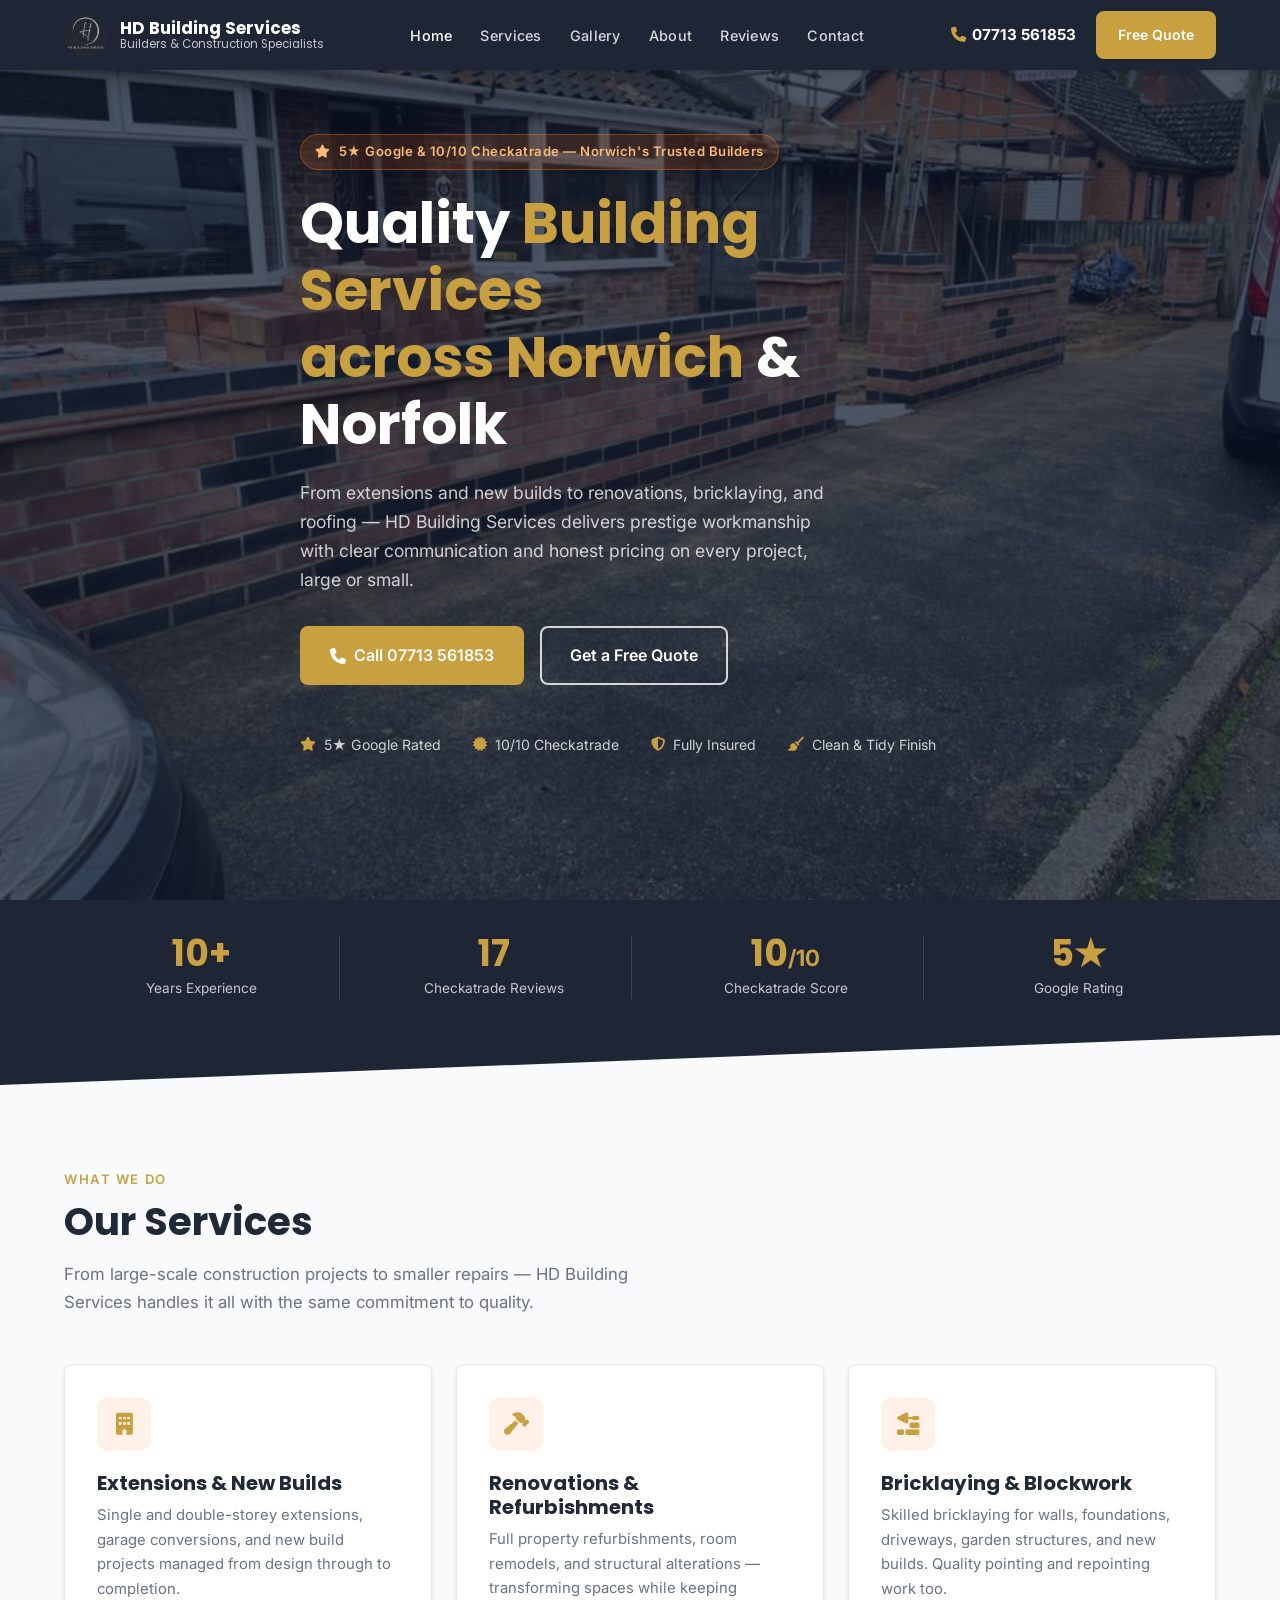
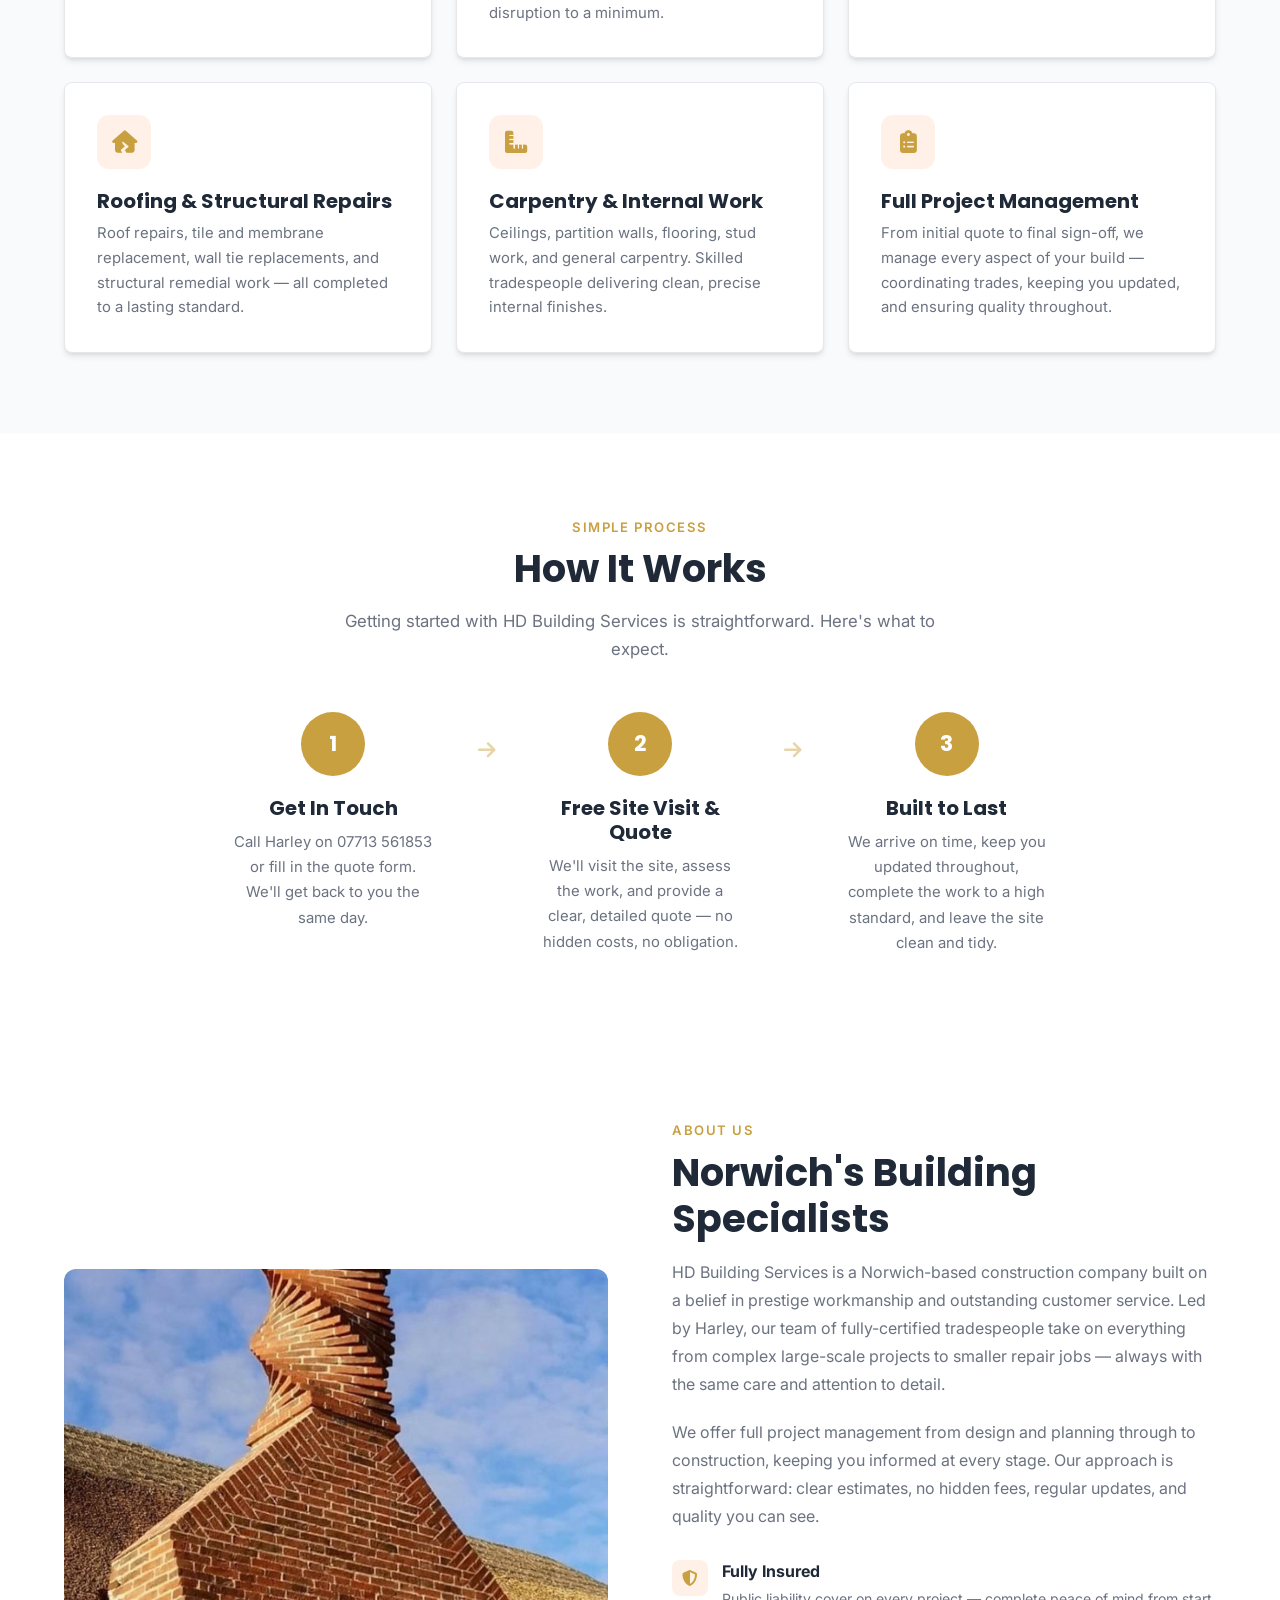
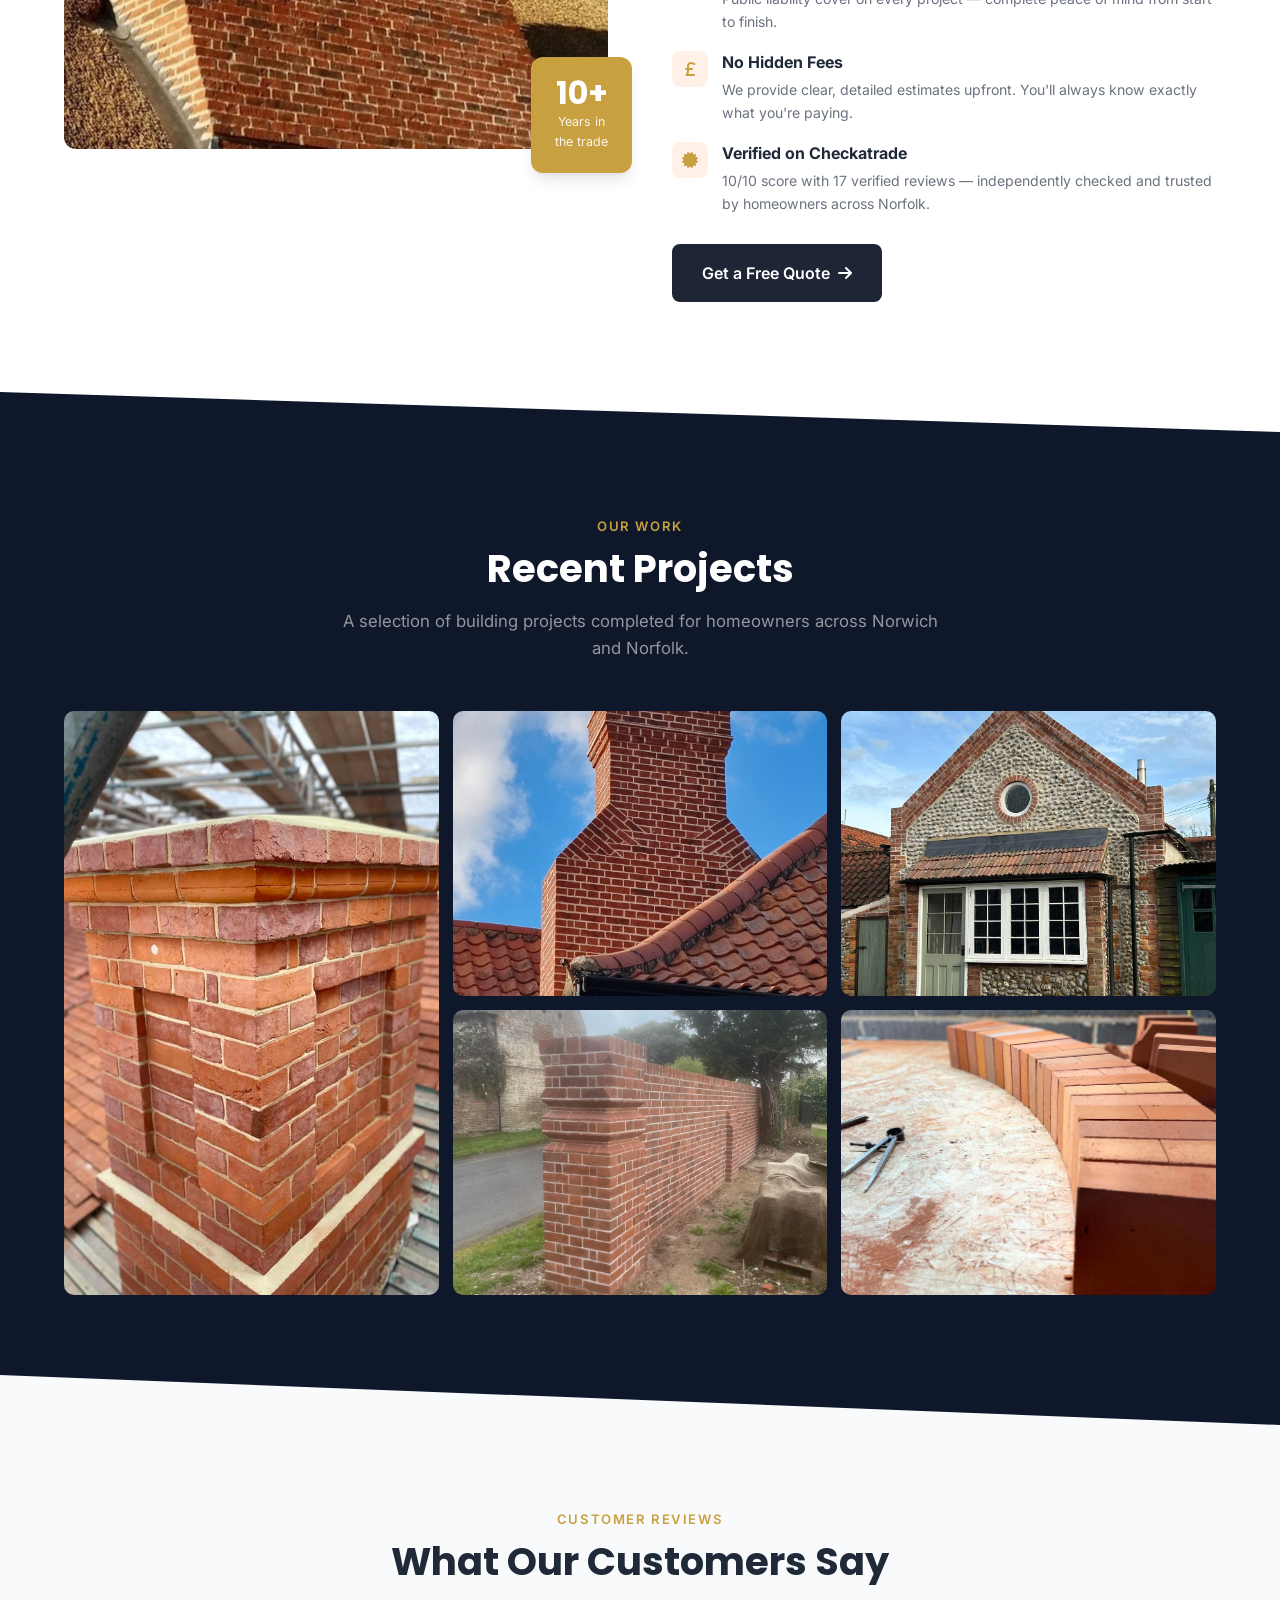
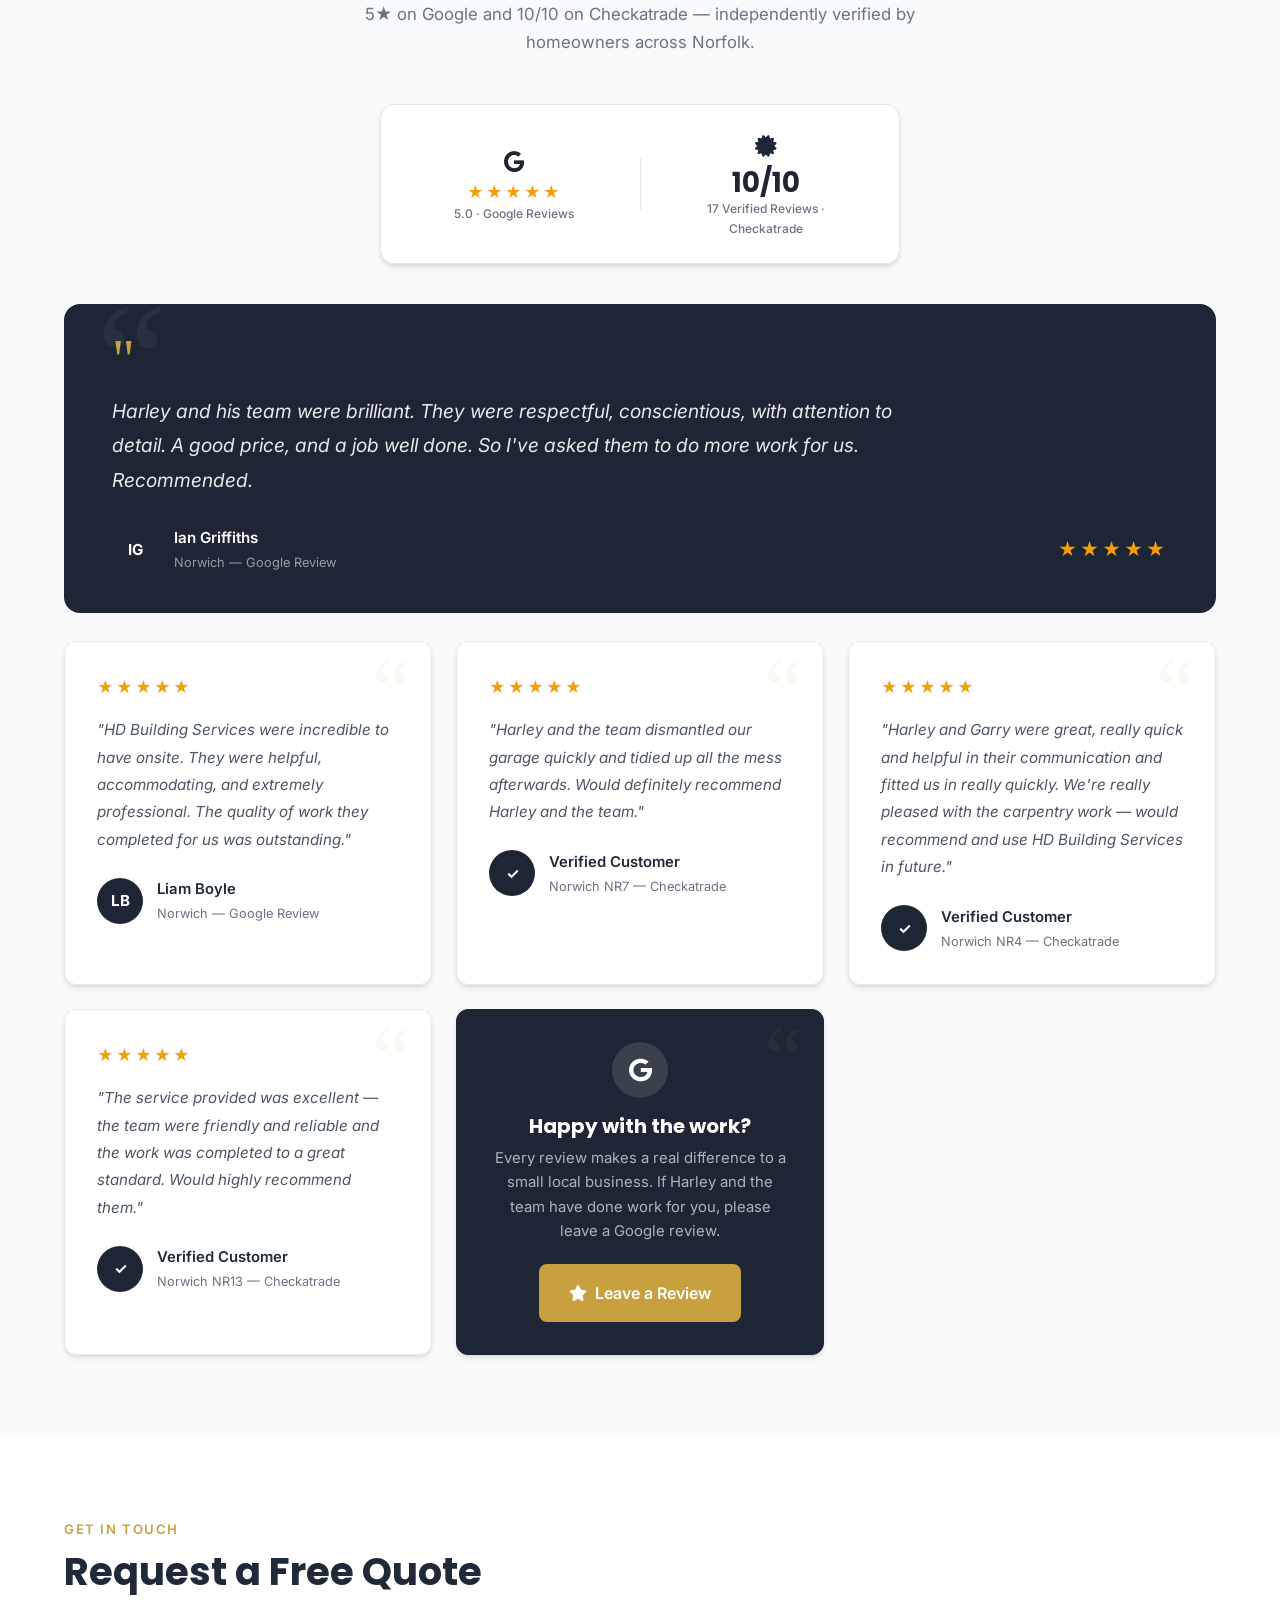
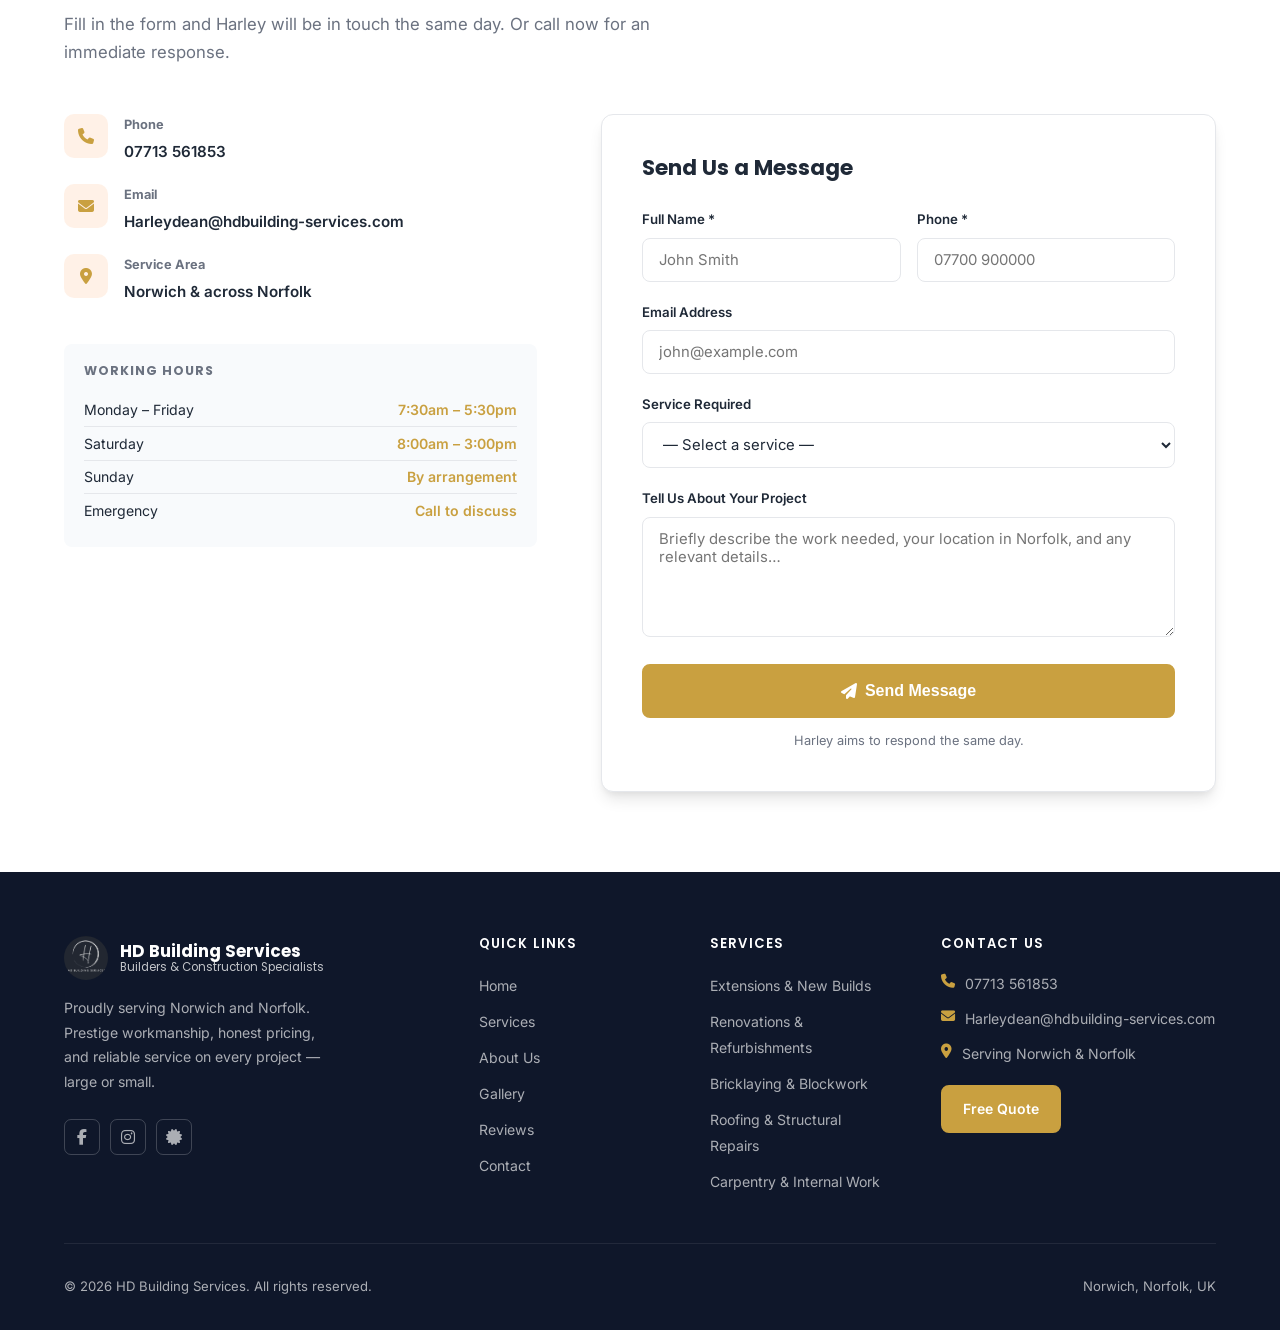
==== commit fb181f10: "feat: add Instagram social link — hd.buildingservices" ====
--- a/index.html
+++ b/index.html
@@ -61,7 +61,8 @@
     },
     "image": "https://hdbuildingservices.co.uk/images/hero-bg.jpg",
     "sameAs": [
-      "https://www.facebook.com/hd.buildingservices",
+      "https://www.facebook.com/HDbuildingservices1",
+      "https://www.instagram.com/hd.buildingservices",
       "https://www.checkatrade.com/trades/hdbuildingservices"
     ]
   }
@@ -758,8 +759,11 @@
           and reliable service on every project — large or small.
         </p>
         <div class="social-links">
-          <a href="https://www.facebook.com/hd.buildingservices" class="social-link" target="_blank" rel="noopener" aria-label="Facebook">
+          <a href="https://www.facebook.com/HDbuildingservices1" class="social-link" target="_blank" rel="noopener" aria-label="Facebook">
             <i class="fa-brands fa-facebook-f"></i>
+          </a>
+          <a href="https://www.instagram.com/hd.buildingservices" class="social-link" target="_blank" rel="noopener" aria-label="Instagram">
+            <i class="fa-brands fa-instagram"></i>
           </a>
           <a href="https://www.checkatrade.com/trades/hdbuildingservices" class="social-link" target="_blank" rel="noopener" aria-label="Checkatrade">
             <i class="fa-solid fa-certificate"></i>
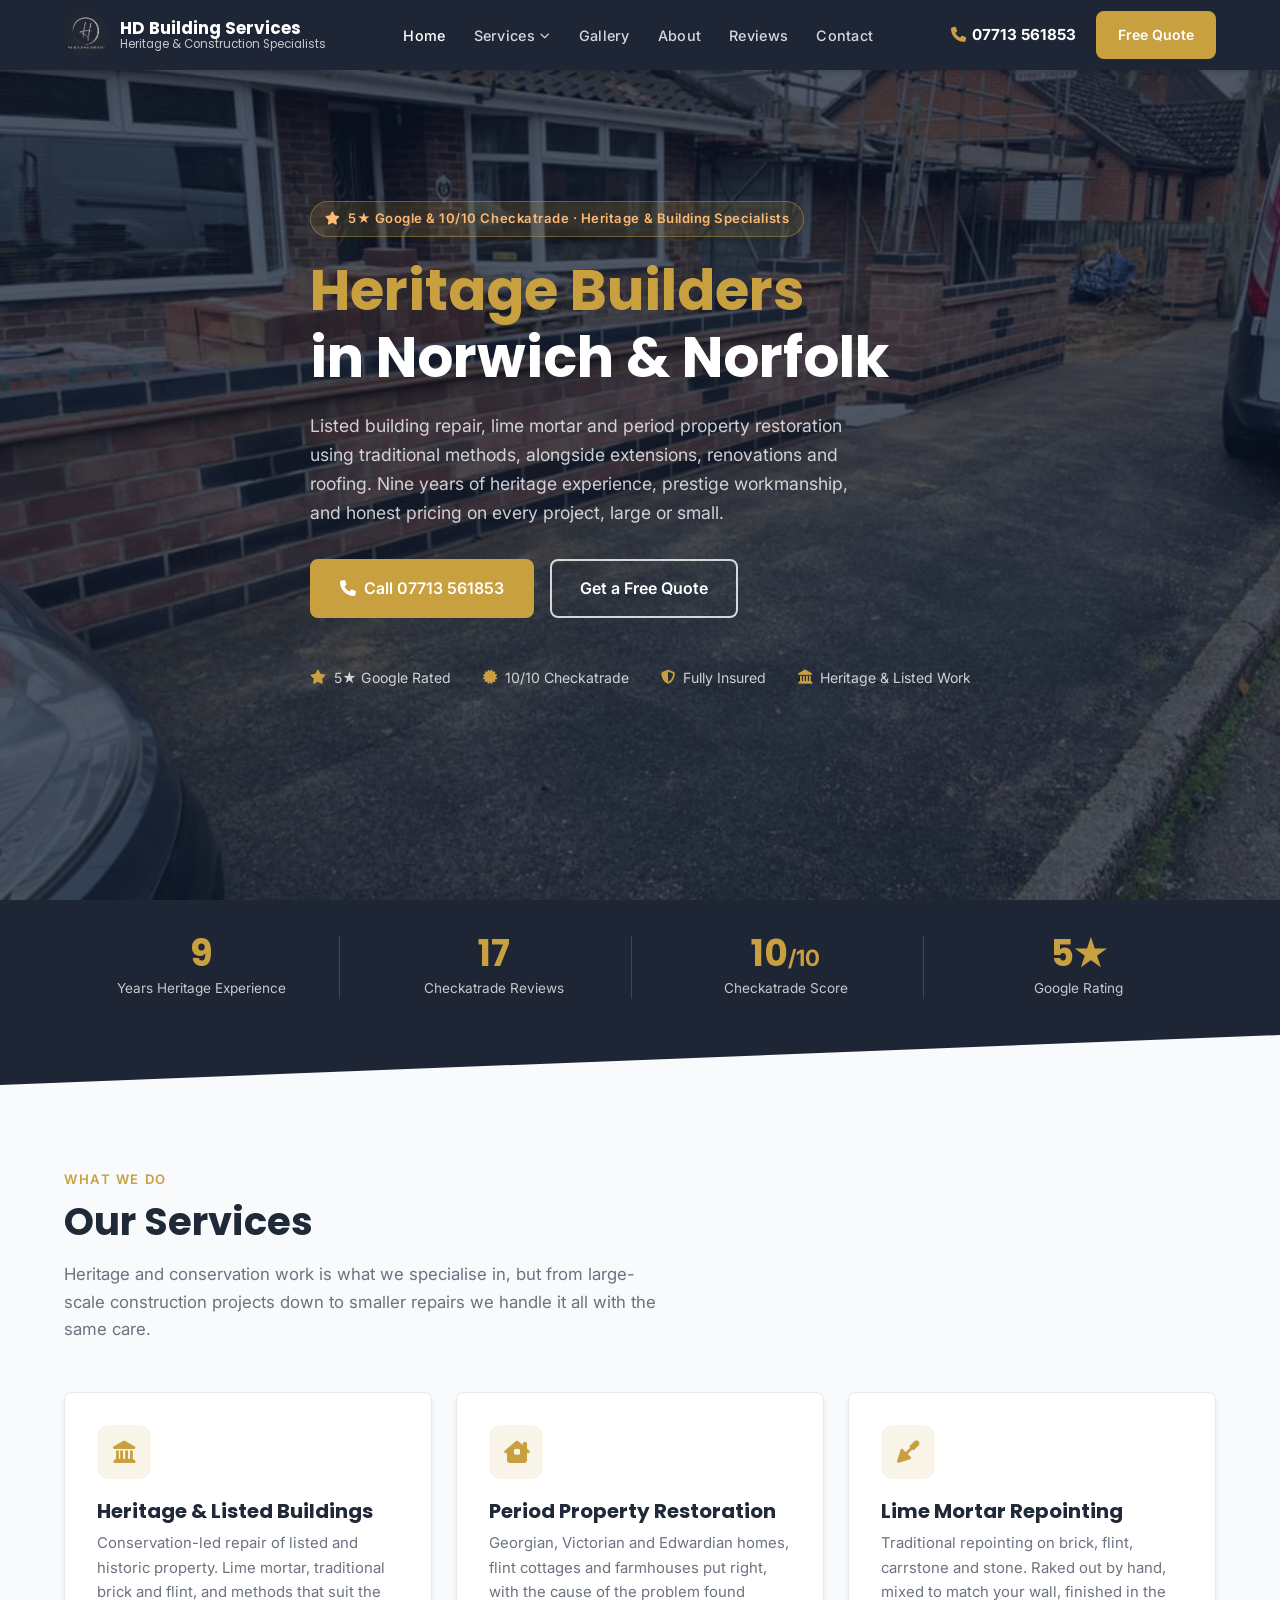
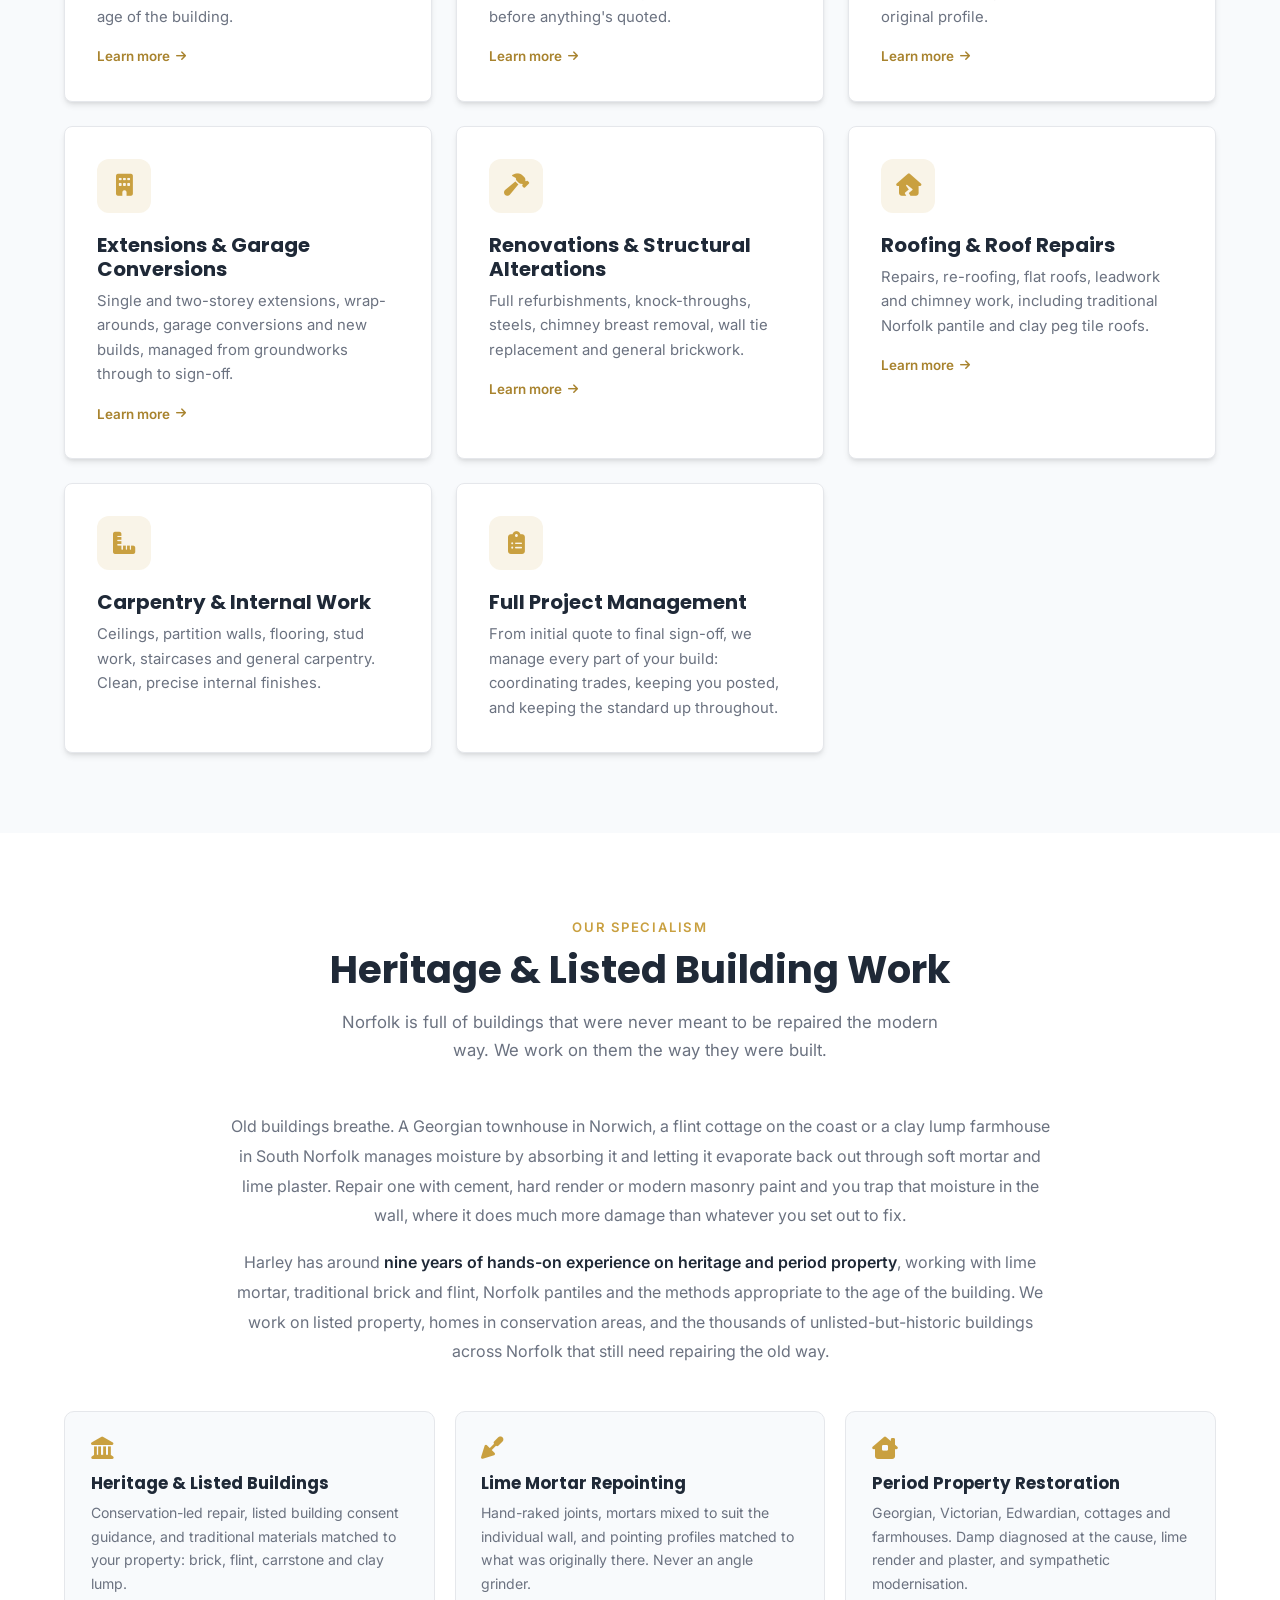
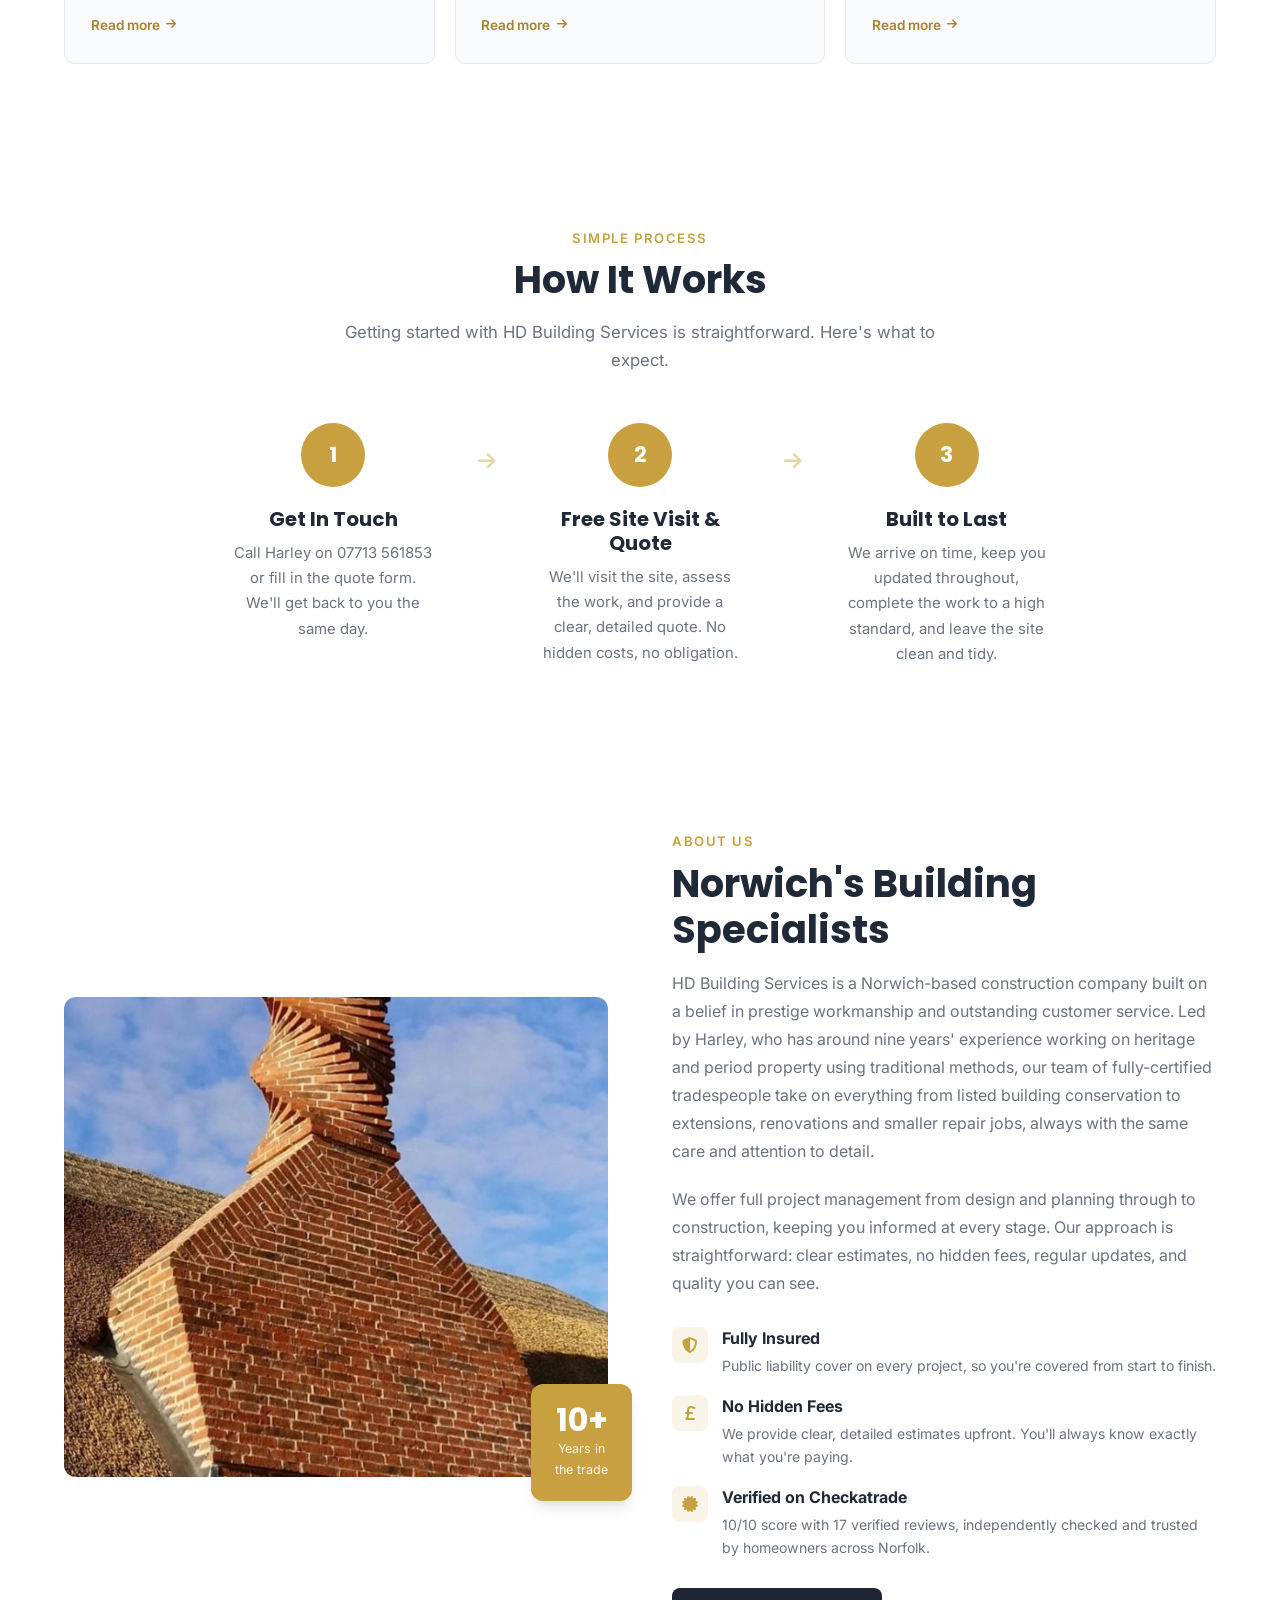
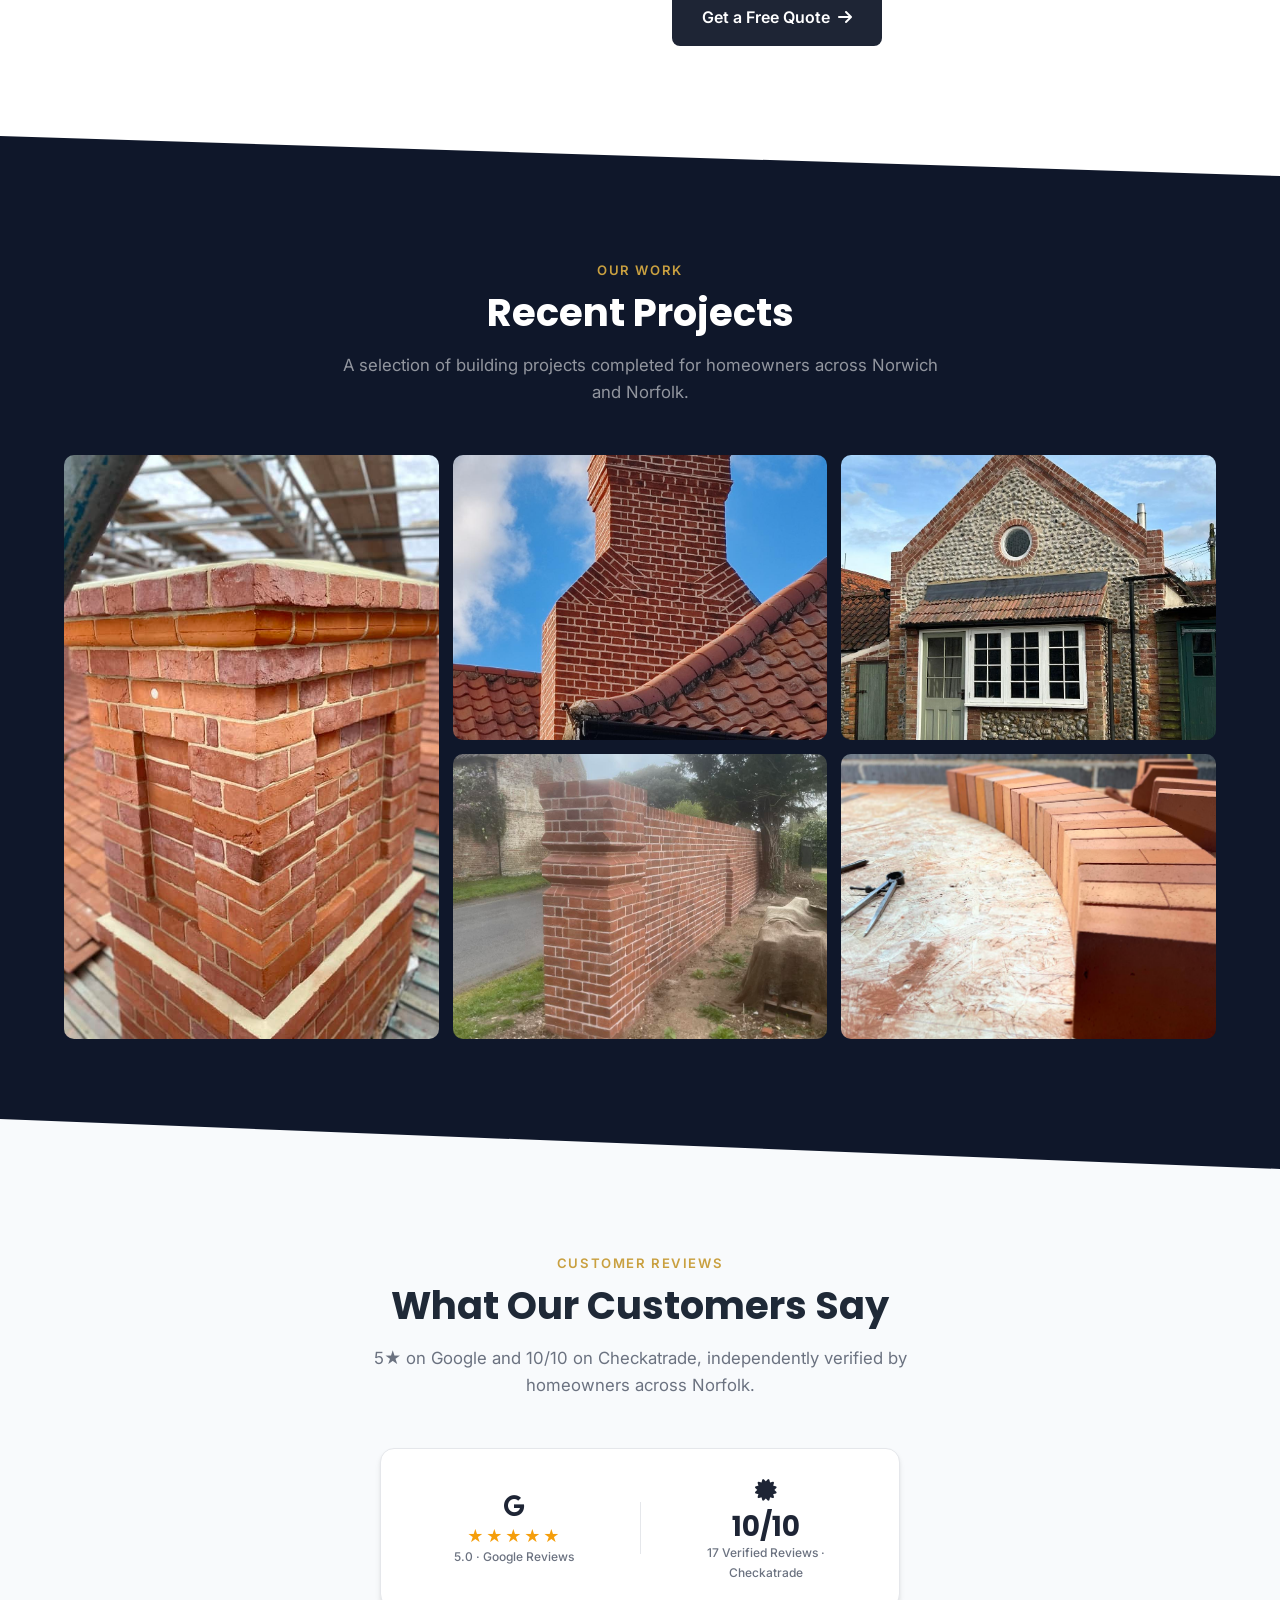
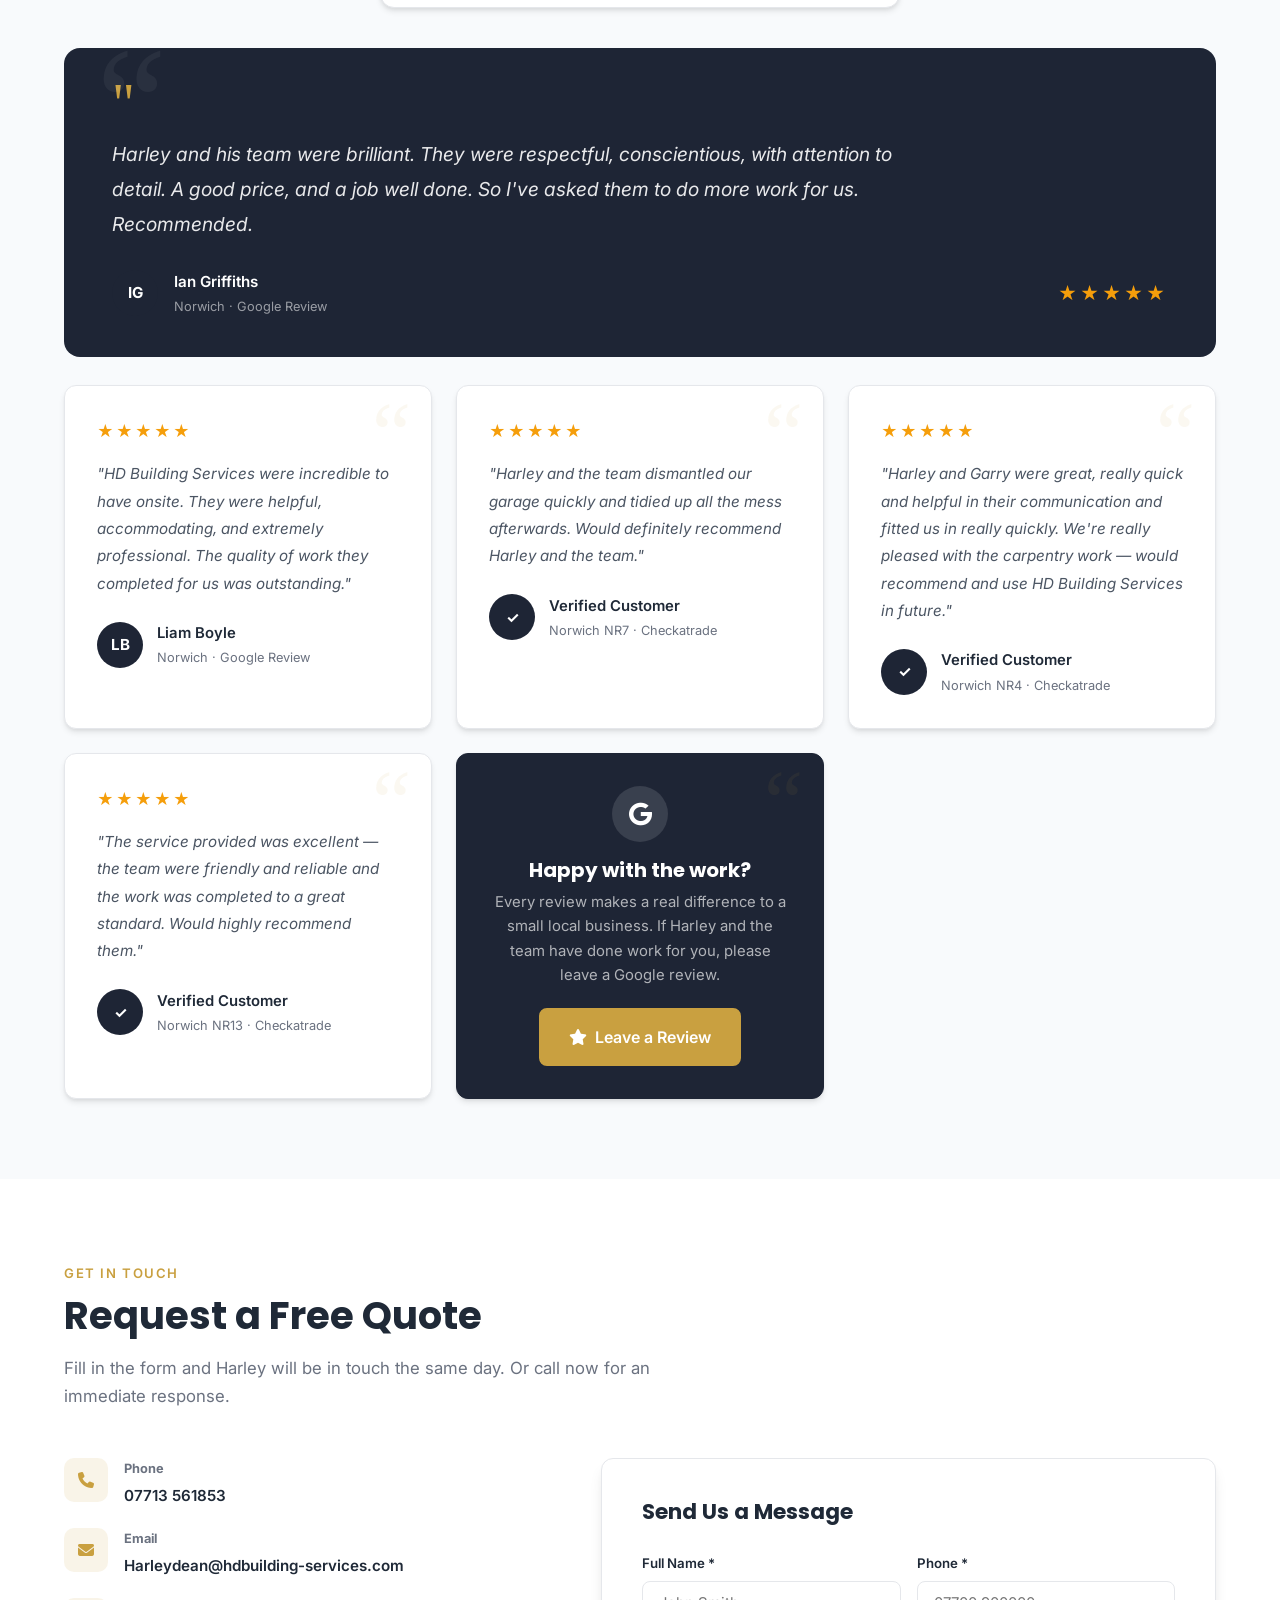
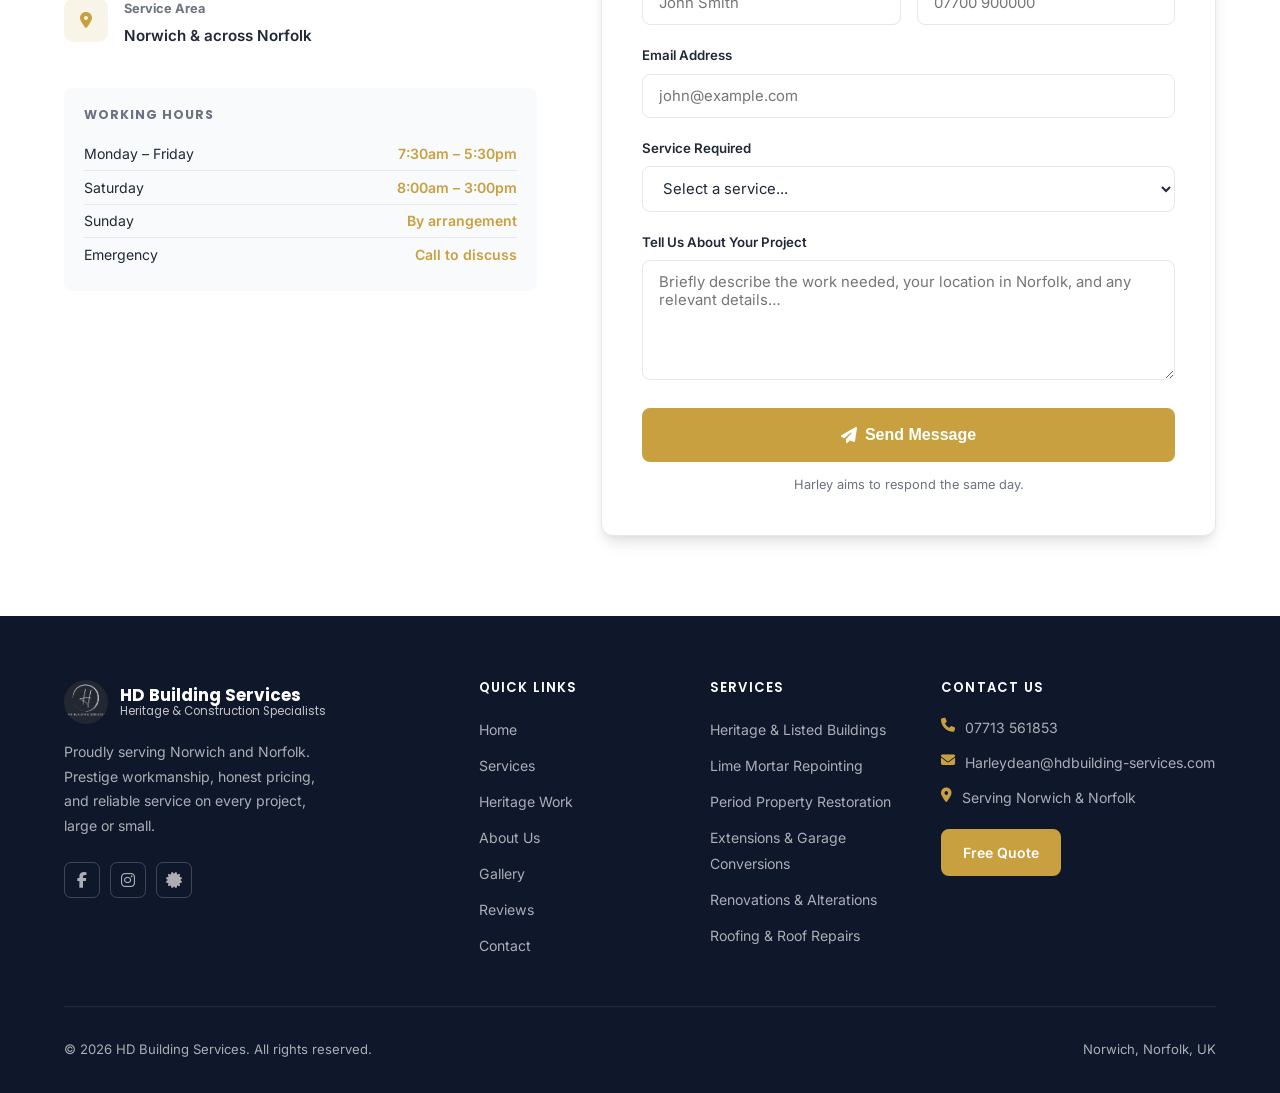
==== commit 0485fc5b: "feat(seo): add six service pages targeting heritage and building keywords The site was a single page" ====
--- a/index.html
+++ b/index.html
@@ -5,18 +5,18 @@
   <meta name="viewport" content="width=device-width, initial-scale=1.0" />
 
   <!-- SEO -->
-  <title>HD Building Services | Builder in Norwich, Norfolk</title>
+  <title>Heritage Builder Norwich &amp; Norfolk | HD Building Services</title>
   <meta name="description"
-        content="HD Building Services — Harley and team, trusted builders covering Norwich and Norfolk. Extensions, renovations, bricklaying, roofing, carpentry and full project management. Call 07713 561853 for a free quote." />
+        content="Heritage and listed building specialists in Norwich and Norfolk. Lime mortar repointing, period property restoration, traditional brick and flint, plus extensions, renovations and roofing. 5★ rated, fully insured. Call 07713 561853." />
   <meta name="keywords"
-        content="builder Norwich, building services Norwich, extensions Norwich, renovations Norwich, bricklayer Norwich, HD Building Services, Harley builder Norfolk" />
+        content="heritage builder Norwich, heritage builder Norfolk, listed building repairs Norfolk, conservation builder Norfolk, lime mortar repointing Norwich, period property restoration Norfolk, builder Norwich, extensions Norwich, renovations Norwich, bricklayer Norwich, roofing Norwich, HD Building Services" />
 
   <!-- Canonical -->
   <link rel="canonical" href="https://hdbuildingservices.co.uk/" />
 
   <!-- Open Graph -->
-  <meta property="og:title"       content="HD Building Services | Builder in Norwich, Norfolk" />
-  <meta property="og:description" content="Trusted builders covering Norwich and Norfolk. Extensions, renovations, bricklaying, roofing and more. 5★ rated. Call 07713 561853." />
+  <meta property="og:title"       content="Heritage Builder Norwich &amp; Norfolk | HD Building Services" />
+  <meta property="og:description" content="Heritage and listed building specialists covering Norwich and Norfolk. Lime mortar, period restoration, extensions, renovations and roofing. 5★ rated. Call 07713 561853." />
   <meta property="og:image"       content="https://hdbuildingservices.co.uk/images/hero-bg.jpg" />
   <meta property="og:url"         content="https://hdbuildingservices.co.uk/" />
   <meta property="og:type"        content="website" />
@@ -28,7 +28,15 @@
     "@context": "https://schema.org",
     "@type": "LocalBusiness",
     "name": "HD Building Services",
-    "description": "Professional building services in Norwich and across Norfolk — extensions, renovations, bricklaying, roofing, carpentry and full project management.",
+    "description": "Heritage and listed building specialists in Norwich and across Norfolk. Lime mortar repointing, period property restoration, traditional brick and flint work, extensions, renovations, structural alterations and roofing.",
+    "knowsAbout": [
+      "Heritage building conservation",
+      "Listed building repair",
+      "Lime mortar and lime render",
+      "Traditional brick and flint masonry",
+      "Norfolk pantile roofing",
+      "Period property restoration"
+    ],
     "url": "https://hdbuildingservices.co.uk",
     "telephone": "+4407713561853",
     "email": "Harleydean@hdbuilding-services.com",
@@ -45,16 +53,35 @@
     },
     "areaServed": [
       { "@type": "City", "name": "Norwich" },
-      { "@type": "AdministrativeArea", "name": "Norfolk" }
+      { "@type": "AdministrativeArea", "name": "Norfolk" },
+      { "@type": "City", "name": "Wymondham" },
+      { "@type": "City", "name": "Aylsham" },
+      { "@type": "City", "name": "North Walsham" },
+      { "@type": "City", "name": "Dereham" },
+      { "@type": "City", "name": "Diss" },
+      { "@type": "City", "name": "Holt" },
+      { "@type": "City", "name": "Cromer" },
+      { "@type": "City", "name": "Fakenham" },
+      { "@type": "City", "name": "Attleborough" },
+      { "@type": "City", "name": "Great Yarmouth" },
+      { "@type": "City", "name": "King's Lynn" }
     ],
     "hasOfferCatalog": {
       "@type": "OfferCatalog",
       "name": "Building Services",
       "itemListElement": [
-        { "@type": "Offer", "itemOffered": { "@type": "Service", "name": "Extensions & New Builds" } },
-        { "@type": "Offer", "itemOffered": { "@type": "Service", "name": "Renovations & Refurbishments" } },
-        { "@type": "Offer", "itemOffered": { "@type": "Service", "name": "Bricklaying & Blockwork" } },
-        { "@type": "Offer", "itemOffered": { "@type": "Service", "name": "Roofing & Structural Repairs" } },
+        { "@type": "Offer", "itemOffered": { "@type": "Service", "name": "Heritage & Listed Building Work",
+          "url": "https://hdbuildingservices.co.uk/heritage-building-services-norwich.html" } },
+        { "@type": "Offer", "itemOffered": { "@type": "Service", "name": "Lime Mortar Repointing & Traditional Brickwork",
+          "url": "https://hdbuildingservices.co.uk/lime-mortar-repointing-norwich.html" } },
+        { "@type": "Offer", "itemOffered": { "@type": "Service", "name": "Period Property Restoration",
+          "url": "https://hdbuildingservices.co.uk/period-property-restoration-norfolk.html" } },
+        { "@type": "Offer", "itemOffered": { "@type": "Service", "name": "Extensions, New Builds & Garage Conversions",
+          "url": "https://hdbuildingservices.co.uk/extensions-norwich.html" } },
+        { "@type": "Offer", "itemOffered": { "@type": "Service", "name": "Renovations & Structural Alterations",
+          "url": "https://hdbuildingservices.co.uk/property-renovations-norwich.html" } },
+        { "@type": "Offer", "itemOffered": { "@type": "Service", "name": "Roofing & Roof Repairs",
+          "url": "https://hdbuildingservices.co.uk/roofing-norwich.html" } },
         { "@type": "Offer", "itemOffered": { "@type": "Service", "name": "Carpentry & Internal Work" } },
         { "@type": "Offer", "itemOffered": { "@type": "Service", "name": "Full Project Management" } }
       ]
@@ -71,7 +98,7 @@
   <!-- Favicon -->
   <link rel="icon" type="image/jpeg" href="images/logo.jpg" />
 
-  <!-- Fonts — non-render-blocking -->
+  <!-- Fonts - non-render-blocking -->
   <link rel="preconnect" href="https://fonts.googleapis.com" />
   <link rel="preconnect" href="https://fonts.gstatic.com" crossorigin />
   <link rel="preload" as="style"
@@ -81,7 +108,7 @@
     <link href="https://fonts.googleapis.com/css2?family=Inter:wght@400;500;600&family=Poppins:wght@600;700&display=swap" rel="stylesheet" />
   </noscript>
 
-  <!-- Icons — non-render-blocking -->
+  <!-- Icons - non-render-blocking -->
   <link rel="preload" as="style"
         href="https://cdnjs.cloudflare.com/ajax/libs/font-awesome/6.5.0/css/all.min.css"
         onload="this.onload=null;this.rel='stylesheet'" />
@@ -110,14 +137,25 @@
              style="height:44px;width:44px;border-radius:50%;object-fit:cover;flex-shrink:0;" />
         <div class="logo-text">
           HD Building Services
-          <span class="logo-subtitle">Builders &amp; Construction Specialists</span>
+          <span class="logo-subtitle">Heritage &amp; Construction Specialists</span>
         </div>
       </a>
 
       <!-- Desktop nav -->
       <ul class="nav-links">
         <li><a href="#home">Home</a></li>
-        <li><a href="#services">Services</a></li>
+        <li class="has-dropdown">
+          <a href="#services">Services <i class="fa-solid fa-chevron-down"></i></a>
+          <div class="dropdown-menu">
+            <a href="heritage-building-services-norwich.html"><i class="fa-solid fa-landmark"></i><div>Heritage &amp; Listed Buildings<span>Conservation-led repair</span></div></a>
+            <a href="lime-mortar-repointing-norwich.html"><i class="fa-solid fa-trowel"></i><div>Lime Mortar Repointing<span>Traditional brick &amp; flint</span></div></a>
+            <a href="period-property-restoration-norfolk.html"><i class="fa-solid fa-house-chimney-window"></i><div>Period Property Restoration<span>Georgian, Victorian &amp; cottages</span></div></a>
+            <div class="dropdown-divider"></div>
+            <a href="extensions-norwich.html"><i class="fa-solid fa-building"></i><div>Extensions &amp; Garage Conversions<span>Single &amp; two-storey</span></div></a>
+            <a href="property-renovations-norwich.html"><i class="fa-solid fa-hammer"></i><div>Renovations &amp; Alterations<span>Refurbishment &amp; structural work</span></div></a>
+            <a href="roofing-norwich.html"><i class="fa-solid fa-house-crack"></i><div>Roofing &amp; Roof Repairs<span>Pitched, flat &amp; heritage</span></div></a>
+          </div>
+        </li>
         <li><a href="#gallery">Gallery</a></li>
         <li><a href="#about">About</a></li>
         <li><a href="#reviews">Reviews</a></li>
@@ -149,6 +187,13 @@
     </a>
     <a href="#home"     onclick="closeMobileMenu()">Home</a>
     <a href="#services" onclick="closeMobileMenu()">Services</a>
+    <span class="submenu-label">Our Specialisms</span>
+    <a class="sub" href="heritage-building-services-norwich.html">Heritage &amp; Listed Buildings</a>
+    <a class="sub" href="lime-mortar-repointing-norwich.html">Lime Mortar Repointing</a>
+    <a class="sub" href="period-property-restoration-norfolk.html">Period Property Restoration</a>
+    <a class="sub" href="extensions-norwich.html">Extensions &amp; Garage Conversions</a>
+    <a class="sub" href="property-renovations-norwich.html">Renovations &amp; Alterations</a>
+    <a class="sub" href="roofing-norwich.html">Roofing &amp; Roof Repairs</a>
     <a href="#gallery"  onclick="closeMobileMenu()">Gallery</a>
     <a href="#about"    onclick="closeMobileMenu()">About</a>
     <a href="#reviews"  onclick="closeMobileMenu()">Reviews</a>
@@ -166,17 +211,16 @@
 
       <div class="hero-badge">
         <i class="fa-solid fa-star"></i>
-        5★ Google &amp; 10/10 Checkatrade — Norwich's Trusted Builders
+        5★ Google &amp; 10/10 Checkatrade &middot; Heritage &amp; Building Specialists
       </div>
 
       <h1>
-        Quality <span>Building Services<br />across Norwich</span> &amp; Norfolk
+        <span>Heritage Builders</span><br />in Norwich &amp; Norfolk
       </h1>
 
       <p class="hero-subtitle">
-        From extensions and new builds to renovations, bricklaying, and roofing — HD Building Services
-        delivers prestige workmanship with clear communication and honest pricing on every project,
-        large or small.
+        Listed building repair, lime mortar and period property restoration using traditional methods, alongside extensions, renovations and roofing. Nine years of heritage experience, prestige
+        workmanship, and honest pricing on every project, large or small.
       </p>
 
       <div class="hero-actions">
@@ -202,8 +246,8 @@
           Fully Insured
         </div>
         <div class="trust-item">
-          <i class="fa-solid fa-broom"></i>
-          Clean &amp; Tidy Finish
+          <i class="fa-solid fa-landmark"></i>
+          Heritage &amp; Listed Work
         </div>
       </div>
 
@@ -220,8 +264,8 @@
     <div class="stats-grid">
 
       <div class="stat-divider">
-        <div class="stat-number">10+</div>
-        <div class="stat-label">Years Experience</div>
+        <div class="stat-number">9</div>
+        <div class="stat-label">Years Heritage Experience</div>
       </div>
       <div class="stat-divider">
         <div class="stat-number">17</div>
@@ -260,52 +304,134 @@
       <span class="section-label">What We Do</span>
       <h2 class="section-title">Our Services</h2>
       <p class="section-subtitle">
-        From large-scale construction projects to smaller repairs — HD Building Services handles it all with the same commitment to quality.
+        Heritage and conservation work is what we specialise in, but from large-scale construction projects down to smaller repairs we handle it all with the same care.
       </p>
     </div>
 
     <div class="services-grid">
 
-      <div class="service-card">
+      <a class="service-card" href="heritage-building-services-norwich.html">
+        <div class="service-icon"><i class="fa-solid fa-landmark"></i></div>
+        <h3>Heritage &amp; Listed Buildings</h3>
+        <p>Conservation-led repair of listed and historic property. Lime mortar, traditional brick and flint, and methods that suit the age of the building.</p>
+        <span class="service-more">Learn more <i class="fa-solid fa-arrow-right"></i></span>
+      </a>
+
+      <a class="service-card" href="period-property-restoration-norfolk.html">
+        <div class="service-icon"><i class="fa-solid fa-house-chimney-window"></i></div>
+        <h3>Period Property Restoration</h3>
+        <p>Georgian, Victorian and Edwardian homes, flint cottages and farmhouses put right, with the cause of the problem found before anything's quoted.</p>
+        <span class="service-more">Learn more <i class="fa-solid fa-arrow-right"></i></span>
+      </a>
+
+      <a class="service-card" href="lime-mortar-repointing-norwich.html">
+        <div class="service-icon"><i class="fa-solid fa-trowel"></i></div>
+        <h3>Lime Mortar Repointing</h3>
+        <p>Traditional repointing on brick, flint, carrstone and stone. Raked out by hand, mixed to match your wall, finished in the original profile.</p>
+        <span class="service-more">Learn more <i class="fa-solid fa-arrow-right"></i></span>
+      </a>
+
+      <a class="service-card" href="extensions-norwich.html">
         <div class="service-icon"><i class="fa-solid fa-building"></i></div>
-        <h3>Extensions &amp; New Builds</h3>
-        <p>Single and double-storey extensions, garage conversions, and new build projects managed from design through to completion.</p>
-      </div>
-
-      <div class="service-card">
+        <h3>Extensions &amp; Garage Conversions</h3>
+        <p>Single and two-storey extensions, wrap-arounds, garage conversions and new builds, managed from groundworks through to sign-off.</p>
+        <span class="service-more">Learn more <i class="fa-solid fa-arrow-right"></i></span>
+      </a>
+
+      <a class="service-card" href="property-renovations-norwich.html">
         <div class="service-icon"><i class="fa-solid fa-hammer"></i></div>
-        <h3>Renovations &amp; Refurbishments</h3>
-        <p>Full property refurbishments, room remodels, and structural alterations — transforming spaces while keeping disruption to a minimum.</p>
-      </div>
-
-      <div class="service-card">
-        <div class="service-icon"><i class="fa-solid fa-trowel-bricks"></i></div>
-        <h3>Bricklaying &amp; Blockwork</h3>
-        <p>Skilled bricklaying for walls, foundations, driveways, garden structures, and new builds. Quality pointing and repointing work too.</p>
-      </div>
-
-      <div class="service-card">
+        <h3>Renovations &amp; Structural Alterations</h3>
+        <p>Full refurbishments, knock-throughs, steels, chimney breast removal, wall tie replacement and general brickwork.</p>
+        <span class="service-more">Learn more <i class="fa-solid fa-arrow-right"></i></span>
+      </a>
+
+      <a class="service-card" href="roofing-norwich.html">
         <div class="service-icon"><i class="fa-solid fa-house-crack"></i></div>
-        <h3>Roofing &amp; Structural Repairs</h3>
-        <p>Roof repairs, tile and membrane replacement, wall tie replacements, and structural remedial work — all completed to a lasting standard.</p>
-      </div>
+        <h3>Roofing &amp; Roof Repairs</h3>
+        <p>Repairs, re-roofing, flat roofs, leadwork and chimney work, including traditional Norfolk pantile and clay peg tile roofs.</p>
+        <span class="service-more">Learn more <i class="fa-solid fa-arrow-right"></i></span>
+      </a>
 
       <div class="service-card">
         <div class="service-icon"><i class="fa-solid fa-ruler-combined"></i></div>
         <h3>Carpentry &amp; Internal Work</h3>
-        <p>Ceilings, partition walls, flooring, stud work, and general carpentry. Skilled tradespeople delivering clean, precise internal finishes.</p>
+        <p>Ceilings, partition walls, flooring, stud work, staircases and general carpentry. Clean, precise internal finishes.</p>
       </div>
 
       <div class="service-card">
         <div class="service-icon"><i class="fa-solid fa-clipboard-list"></i></div>
         <h3>Full Project Management</h3>
-        <p>From initial quote to final sign-off, we manage every aspect of your build — coordinating trades, keeping you updated, and ensuring quality throughout.</p>
+        <p>From initial quote to final sign-off, we manage every part of your build: coordinating trades, keeping you posted, and keeping the standard up throughout.</p>
       </div>
 
     </div>
   </div>
 </section>
 
+
+
+<!-- ================================================================
+  HERITAGE FOCUS
+  ================================================================ -->
+<section class="heritage-band" id="heritage">
+  <div class="container">
+
+    <div class="section-header center">
+      <span class="section-label">Our Specialism</span>
+      <h2 class="section-title">Heritage &amp; Listed Building Work</h2>
+      <p class="section-subtitle">
+        Norfolk is full of buildings that were never meant to be repaired the modern way.
+        We work on them the way they were built.
+      </p>
+    </div>
+
+    <div class="heritage-intro">
+      <p>
+        Old buildings breathe. A Georgian townhouse in Norwich, a flint cottage on the coast or a
+        clay lump farmhouse in South Norfolk manages moisture by absorbing it and letting it evaporate
+        back out through soft mortar and lime plaster. Repair one with cement, hard render or modern
+        masonry paint and you trap that moisture in the wall, where it does much more damage than
+        whatever you set out to fix.
+      </p>
+      <p>
+        Harley has around <strong>nine years of hands-on experience on heritage and period property</strong>,
+        working with lime mortar, traditional brick and flint, Norfolk pantiles and the methods
+        appropriate to the age of the building. We work on listed property, homes in conservation areas,
+        and the thousands of unlisted-but-historic buildings across Norfolk that still need repairing
+        the old way.
+      </p>
+    </div>
+
+    <div class="related-grid">
+
+      <a class="related-card" href="heritage-building-services-norwich.html">
+        <i class="fa-solid fa-landmark related-icon"></i>
+        <h3>Heritage &amp; Listed Buildings</h3>
+        <p>Conservation-led repair, listed building consent guidance, and traditional materials matched to
+        your property: brick, flint, carrstone and clay lump.</p>
+        <span class="related-link">Read more <i class="fa-solid fa-arrow-right"></i></span>
+      </a>
+
+      <a class="related-card" href="lime-mortar-repointing-norwich.html">
+        <i class="fa-solid fa-trowel related-icon"></i>
+        <h3>Lime Mortar Repointing</h3>
+        <p>Hand-raked joints, mortars mixed to suit the individual wall, and pointing profiles matched to
+        what was originally there. Never an angle grinder.</p>
+        <span class="related-link">Read more <i class="fa-solid fa-arrow-right"></i></span>
+      </a>
+
+      <a class="related-card" href="period-property-restoration-norfolk.html">
+        <i class="fa-solid fa-house-chimney-window related-icon"></i>
+        <h3>Period Property Restoration</h3>
+        <p>Georgian, Victorian, Edwardian, cottages and farmhouses. Damp diagnosed at the cause, lime
+        render and plaster, and sympathetic modernisation.</p>
+        <span class="related-link">Read more <i class="fa-solid fa-arrow-right"></i></span>
+      </a>
+
+    </div>
+
+  </div>
+</section>
 
 <!-- ================================================================
   HOW IT WORKS
@@ -336,7 +462,7 @@
       <div class="process-step" data-aos="fade-up" data-aos-delay="150">
         <div class="step-number">2</div>
         <h3>Free Site Visit &amp; Quote</h3>
-        <p>We'll visit the site, assess the work, and provide a clear, detailed quote — no hidden costs, no obligation.</p>
+        <p>We'll visit the site, assess the work, and provide a clear, detailed quote. No hidden costs, no obligation.</p>
       </div>
 
       <div class="process-connector" aria-hidden="true">
@@ -365,7 +491,7 @@
       <!-- Image side -->
       <div class="about-image-wrapper">
         <img src="images/image-1.jpg"
-             alt="HD Building Services team — Norwich"
+             alt="HD Building Services team, Norwich"
              onerror="this.style.background='linear-gradient(135deg,#1e2535,#2d3a52)';this.style.height='480px';this.removeAttribute('src')" />
         <div class="about-badge">
           <div class="badge-number">10+</div>
@@ -379,9 +505,11 @@
         <h2 class="section-title">Norwich's Building Specialists</h2>
         <p style="color:var(--text-light);margin-bottom:1.25rem;line-height:1.75;">
           HD Building Services is a Norwich-based construction company built on a belief in prestige
-          workmanship and outstanding customer service. Led by Harley, our team of fully-certified
-          tradespeople take on everything from complex large-scale projects to smaller repair jobs —
-          always with the same care and attention to detail.
+          workmanship and outstanding customer service. Led by Harley, who has around nine years'
+          experience working on heritage and period property using traditional methods, our team of
+          fully-certified tradespeople take on everything from listed building conservation to
+          extensions, renovations and smaller repair jobs, always with the same care and attention
+          to detail.
         </p>
         <p style="color:var(--text-light);line-height:1.75;">
           We offer full project management from design and planning through to construction, keeping you
@@ -395,7 +523,7 @@
             <div class="feature-icon"><i class="fa-solid fa-shield-halved"></i></div>
             <div class="feature-body">
               <strong>Fully Insured</strong>
-              <p>Public liability cover on every project — complete peace of mind from start to finish.</p>
+              <p>Public liability cover on every project, so you're covered from start to finish.</p>
             </div>
           </div>
 
@@ -411,7 +539,7 @@
             <div class="feature-icon"><i class="fa-solid fa-certificate"></i></div>
             <div class="feature-body">
               <strong>Verified on Checkatrade</strong>
-              <p>10/10 score with 17 verified reviews — independently checked and trusted by homeowners across Norfolk.</p>
+              <p>10/10 score with 17 verified reviews, independently checked and trusted by homeowners across Norfolk.</p>
             </div>
           </div>
 
@@ -495,7 +623,7 @@
       <span class="section-label">Customer Reviews</span>
       <h2 class="section-title">What Our Customers Say</h2>
       <p class="section-subtitle">
-        5★ on Google and 10/10 on Checkatrade — independently verified by homeowners across Norfolk.
+        5★ on Google and 10/10 on Checkatrade, independently verified by homeowners across Norfolk.
       </p>
     </div>
 
@@ -522,7 +650,7 @@
         <div class="author-avatar">IG</div>
         <div>
           <div class="author-name">Ian Griffiths</div>
-          <div class="author-location">Norwich — Google Review</div>
+          <div class="author-location">Norwich &middot; Google Review</div>
         </div>
         <div class="featured-stars">★★★★★</div>
       </div>
@@ -539,7 +667,7 @@
           <div class="author-avatar">LB</div>
           <div>
             <div class="author-name">Liam Boyle</div>
-            <div class="author-location">Norwich — Google Review</div>
+            <div class="author-location">Norwich &middot; Google Review</div>
           </div>
         </div>
       </div>
@@ -553,7 +681,7 @@
           <div class="author-avatar">✓</div>
           <div>
             <div class="author-name">Verified Customer</div>
-            <div class="author-location">Norwich NR7 — Checkatrade</div>
+            <div class="author-location">Norwich NR7 &middot; Checkatrade</div>
           </div>
         </div>
       </div>
@@ -567,7 +695,7 @@
           <div class="author-avatar">✓</div>
           <div>
             <div class="author-name">Verified Customer</div>
-            <div class="author-location">Norwich NR4 — Checkatrade</div>
+            <div class="author-location">Norwich NR4 &middot; Checkatrade</div>
           </div>
         </div>
       </div>
@@ -581,7 +709,7 @@
           <div class="author-avatar">✓</div>
           <div>
             <div class="author-name">Verified Customer</div>
-            <div class="author-location">Norwich NR13 — Checkatrade</div>
+            <div class="author-location">Norwich NR13 &middot; Checkatrade</div>
           </div>
         </div>
       </div>
@@ -669,7 +797,7 @@
             allowfullscreen=""
             loading="lazy"
             referrerpolicy="no-referrer-when-downgrade"
-            title="HD Building Services — Norwich, Norfolk">
+            title="HD Building Services, Norwich, Norfolk">
           </iframe>
         </div>
 
@@ -682,6 +810,15 @@
               action="mail.php"
               method="POST"
               novalidate>
+
+          <!-- Honeypot: hidden from humans, bots fill it -->
+          <div class="hp-field" aria-hidden="true">
+            <label for="website">Leave this blank</label>
+            <input type="text" id="website" name="website" tabindex="-1" autocomplete="off" />
+          </div>
+          <!-- Timestamp set by JS on page load -->
+          <input type="hidden" id="form_time" name="form_time" value="" />
+          <input type="hidden" name="source" value="Homepage" />
 
           <div class="form-row">
             <div class="form-group">
@@ -702,11 +839,16 @@
           <div class="form-group">
             <label for="service">Service Required</label>
             <select id="service" name="service">
-              <option value="">— Select a service —</option>
+              <option value="">Select a service...</option>
+              <option>Heritage / Listed Building Work</option>
+              <option>Lime Mortar Repointing</option>
+              <option>Period Property Restoration</option>
               <option>Extension or New Build</option>
+              <option>Garage Conversion</option>
               <option>Renovation or Refurbishment</option>
+              <option>Structural Alterations</option>
+              <option>Roofing &amp; Roof Repairs</option>
               <option>Bricklaying &amp; Blockwork</option>
-              <option>Roofing &amp; Structural Repairs</option>
               <option>Carpentry &amp; Internal Work</option>
               <option>Full Project Management</option>
               <option>Other / Not Sure</option>
@@ -751,12 +893,12 @@
                style="height:44px;width:44px;border-radius:50%;object-fit:cover;flex-shrink:0;" />
           <div class="logo-text">
             HD Building Services
-            <span class="logo-subtitle">Builders &amp; Construction Specialists</span>
+            <span class="logo-subtitle">Heritage &amp; Construction Specialists</span>
           </div>
         </a>
         <p>
           Proudly serving Norwich and Norfolk. Prestige workmanship, honest pricing,
-          and reliable service on every project — large or small.
+          and reliable service on every project, large or small.
         </p>
         <div class="social-links">
           <a href="https://www.facebook.com/HDbuildingservices1" class="social-link" target="_blank" rel="noopener" aria-label="Facebook">
@@ -777,6 +919,7 @@
         <ul>
           <li><a href="#home">Home</a></li>
           <li><a href="#services">Services</a></li>
+          <li><a href="#heritage">Heritage Work</a></li>
           <li><a href="#about">About Us</a></li>
           <li><a href="#gallery">Gallery</a></li>
           <li><a href="#reviews">Reviews</a></li>
@@ -788,11 +931,12 @@
       <div class="footer-col">
         <h4>Services</h4>
         <ul>
-          <li><a href="#services">Extensions &amp; New Builds</a></li>
-          <li><a href="#services">Renovations &amp; Refurbishments</a></li>
-          <li><a href="#services">Bricklaying &amp; Blockwork</a></li>
-          <li><a href="#services">Roofing &amp; Structural Repairs</a></li>
-          <li><a href="#services">Carpentry &amp; Internal Work</a></li>
+          <li><a href="heritage-building-services-norwich.html">Heritage &amp; Listed Buildings</a></li>
+          <li><a href="lime-mortar-repointing-norwich.html">Lime Mortar Repointing</a></li>
+          <li><a href="period-property-restoration-norfolk.html">Period Property Restoration</a></li>
+          <li><a href="extensions-norwich.html">Extensions &amp; Garage Conversions</a></li>
+          <li><a href="property-renovations-norwich.html">Renovations &amp; Alterations</a></li>
+          <li><a href="roofing-norwich.html">Roofing &amp; Roof Repairs</a></li>
         </ul>
       </div>
 
@@ -827,6 +971,10 @@
 
   </div>
 </footer>
+
+<a href="tel:07713561853" class="float-call" aria-label="Call HD Building Services">
+  <i class="fa-solid fa-phone"></i>
+</a>
 
 <!-- Lightbox -->
 <div class="lightbox" id="lightbox" role="dialog" aria-modal="true" aria-label="Image viewer">
--- a/style.css
+++ b/style.css
@@ -215,8 +215,8 @@
   display: inline-flex;
   align-items: center;
   gap: 0.5rem;
-  background: rgba(249,115,22,0.15);
-  border: 1px solid rgba(249,115,22,0.4);
+  background: rgba(201,160,64,0.15);
+  border: 1px solid rgba(201,160,64,0.42);
   color: #fdba74;
   padding: 0.375rem 0.875rem;
   border-radius: 100px;
@@ -351,7 +351,7 @@
 .service-card:hover::before { opacity: 1; }
 .service-icon {
   width: 54px; height: 54px;
-  background: rgba(249,115,22,0.1);
+  background: rgba(201,160,64,0.12);
   border-radius: 12px;
   display: flex; align-items: center; justify-content: center;
   font-size: 1.4rem;
@@ -401,7 +401,7 @@
 }
 .feature-icon {
   width: 36px; height: 36px;
-  background: rgba(249,115,22,0.1);
+  background: rgba(201,160,64,0.12);
   border-radius: 8px;
   display: flex; align-items: center; justify-content: center;
   color: var(--accent);
@@ -532,7 +532,7 @@
 .contact-detail  { display: flex; align-items: flex-start; gap: 1rem; }
 .detail-icon {
   width: 44px; height: 44px;
-  background: rgba(249,115,22,0.1);
+  background: rgba(201,160,64,0.12);
   border-radius: 10px;
   display: flex; align-items: center; justify-content: center;
   color: var(--accent);
@@ -549,6 +549,17 @@
 .hours-row { display: flex; justify-content: space-between; font-size: 0.88rem; padding: 0.3rem 0; }
 .hours-row + .hours-row { border-top: 1px solid var(--border); }
 .hours-row span:last-child { color: var(--accent); font-weight: 600; }
+
+/* Honeypot — visually hidden, must not use display:none (some bots check) */
+.hp-field {
+  position: absolute;
+  left: -9999px;
+  width: 1px;
+  height: 1px;
+  overflow: hidden;
+  opacity: 0;
+  pointer-events: none;
+}
 
 /* Form */
 .contact-form-wrapper {
@@ -584,7 +595,7 @@
 .form-group textarea:focus {
   outline: none;
   border-color: var(--accent);
-  box-shadow: 0 0 0 3px rgba(249,115,22,0.12);
+  box-shadow: 0 0 0 3px rgba(201,160,64,0.18);
 }
 .form-group textarea { resize: vertical; min-height: 120px; }
 .form-submit .btn   { width: 100%; justify-content: center; font-size: 1rem; padding: 1rem; }
@@ -778,12 +789,12 @@
   border-radius: 50%;
   font-size: 1.5rem;
   align-items: center; justify-content: center;
-  box-shadow: 0 4px 20px rgba(249,115,22,0.5);
+  box-shadow: 0 4px 20px rgba(201,160,64,0.5);
   animation: pulse 2.5s infinite;
 }
 @keyframes pulse {
-  0%,100% { box-shadow: 0 4px 20px rgba(249,115,22,0.5); }
-  50%      { box-shadow: 0 4px 32px rgba(249,115,22,0.8); }
+  0%,100% { box-shadow: 0 4px 20px rgba(201,160,64,0.5); }
+  50%      { box-shadow: 0 4px 32px rgba(201,160,64,0.8); }
 }
 
 
@@ -920,3 +931,509 @@
 .hero-subtitle { animation: fadeUp 0.65s ease 0.45s both; }
 .hero-actions  { animation: fadeUp 0.65s ease 0.60s both; }
 .hero-trust    { animation: fadeUp 0.65s ease 0.75s both; }
+
+
+/* ================================================================
+   ── SERVICE PAGES ── shared components for inner pages
+   ================================================================ */
+
+/* ── Nav dropdown (Services) ── */
+.nav-links li.has-dropdown { position: relative; }
+.nav-links li.has-dropdown > a { display: inline-flex; align-items: center; gap: .35rem; }
+.nav-links li.has-dropdown > a i { font-size: .62rem; transition: transform .2s ease; }
+.nav-links li.has-dropdown:hover > a i,
+.nav-links li.has-dropdown:focus-within > a i { transform: rotate(180deg); }
+
+.dropdown-menu {
+  position: absolute;
+  top: 100%;
+  left: 50%;
+  transform: translateX(-50%) translateY(8px);
+  min-width: 290px;
+  background: #fff;
+  border: 1px solid var(--border);
+  border-radius: 10px;
+  box-shadow: var(--shadow-lg);
+  padding: .5rem;
+  opacity: 0;
+  visibility: hidden;
+  transition: opacity .2s ease, transform .2s ease, visibility .2s;
+  z-index: 120;
+}
+.nav-links li.has-dropdown:hover .dropdown-menu,
+.nav-links li.has-dropdown:focus-within .dropdown-menu {
+  opacity: 1;
+  visibility: visible;
+  transform: translateX(-50%) translateY(0);
+}
+/* Hover bridge — stops the menu closing in the gap under the link */
+.dropdown-menu::before {
+  content: '';
+  position: absolute;
+  top: -10px; left: 0; right: 0; height: 10px;
+}
+.dropdown-menu a {
+  display: flex;
+  align-items: flex-start;
+  gap: .7rem;
+  padding: .6rem .75rem;
+  border-radius: 7px;
+  color: var(--text) !important;
+  font-size: .88rem;
+  font-weight: 500;
+  line-height: 1.35;
+  transition: background .15s ease;
+}
+.dropdown-menu a:hover { background: var(--bg-light); }
+.dropdown-menu a i {
+  color: var(--accent);
+  font-size: .82rem;
+  width: 16px;
+  margin-top: .2rem;
+  flex-shrink: 0;
+  text-align: center;
+}
+.dropdown-menu a span { display: block; font-size: .74rem; color: var(--text-light); font-weight: 400; margin-top: .1rem; }
+.dropdown-divider { height: 1px; background: var(--border); margin: .4rem .35rem; }
+
+/* Mobile menu sub-items */
+.mobile-menu .submenu-label {
+  display: block;
+  padding: 1rem 1.5rem .35rem;
+  font-size: .7rem;
+  text-transform: uppercase;
+  letter-spacing: .1em;
+  color: var(--accent);
+  font-weight: 600;
+}
+.mobile-menu a.sub { padding-left: 2.5rem; font-size: .93rem; opacity: .85; }
+.mobile-menu a.sub:hover { padding-left: 3rem; }
+
+/* ── Page hero (inner pages) ── */
+.page-hero {
+  background:
+    linear-gradient(rgba(15,23,42,.86), rgba(15,23,42,.9)),
+    url('images/hero-bg.jpg') center/cover no-repeat;
+  padding: 8.5rem 0 4rem;
+  color: #fff;
+}
+.page-hero .page-hero-inner { max-width: 780px; }
+.page-hero h1 { color: #fff; margin-bottom: 1.1rem; font-size: clamp(1.9rem, 4.2vw, 3rem); }
+.page-hero h1 span { color: var(--accent); }
+.page-hero-sub {
+  font-size: 1.08rem;
+  color: rgba(255,255,255,.8);
+  line-height: 1.75;
+  margin-bottom: 2rem;
+  max-width: 660px;
+}
+.page-hero .hero-actions { margin-bottom: 2rem; }
+.page-hero .hero-badge { margin-bottom: 1.25rem; }
+
+/* ── Breadcrumbs ── */
+.breadcrumbs {
+  display: flex;
+  flex-wrap: wrap;
+  align-items: center;
+  gap: .5rem;
+  font-size: .82rem;
+  color: rgba(255,255,255,.6);
+  margin-bottom: 1.5rem;
+}
+.breadcrumbs a { color: rgba(255,255,255,.75); transition: color .2s; }
+.breadcrumbs a:hover { color: var(--accent); }
+.breadcrumbs i { font-size: .58rem; opacity: .5; }
+.breadcrumbs [aria-current] { color: var(--accent); font-weight: 500; }
+
+/* ── Prose / article content ── */
+.page-content { background: var(--bg); }
+.content-grid {
+  display: grid;
+  grid-template-columns: minmax(0, 1fr) 340px;
+  gap: 3.5rem;
+  align-items: start;
+}
+.prose { max-width: 100%; }
+.prose h2 {
+  font-size: clamp(1.5rem, 2.4vw, 2rem);
+  margin: 2.75rem 0 1rem;
+  scroll-margin-top: 90px;
+}
+.prose h2:first-child { margin-top: 0; }
+.prose h3 { font-size: 1.18rem; margin: 2rem 0 .7rem; }
+.prose p {
+  color: var(--text-light);
+  line-height: 1.85;
+  margin-bottom: 1.15rem;
+}
+.prose p strong { color: var(--text); font-weight: 600; }
+.prose > p:first-of-type { font-size: 1.07rem; color: #4b5563; }
+.prose a:not(.btn) {
+  color: var(--accent-dark);
+  font-weight: 500;
+  text-decoration: underline;
+  text-underline-offset: 2px;
+}
+.prose a:not(.btn):hover { color: var(--accent); }
+
+/* Checkmark lists */
+.check-list { display: flex; flex-direction: column; gap: .7rem; margin: 1.25rem 0 1.75rem; }
+.check-list li {
+  position: relative;
+  padding-left: 1.7rem;
+  color: var(--text-light);
+  line-height: 1.75;
+  font-size: .95rem;
+}
+.check-list li::before {
+  content: '\f00c';
+  font-family: 'Font Awesome 6 Free';
+  font-weight: 900;
+  color: var(--accent);
+  font-size: .78rem;
+  position: absolute;
+  left: 0;
+  top: .34rem;
+}
+.check-list li strong { color: var(--text); font-weight: 600; }
+
+/* Callout / note box */
+.callout {
+  background: var(--bg-light);
+  border-left: 3px solid var(--accent);
+  border-radius: 0 var(--radius) var(--radius) 0;
+  padding: 1.35rem 1.5rem;
+  margin: 1.75rem 0;
+}
+.callout p { margin-bottom: 0; font-size: .95rem; }
+.callout strong { color: var(--text); }
+.callout-title {
+  display: flex;
+  align-items: center;
+  gap: .55rem;
+  font-family: 'Poppins', sans-serif;
+  font-weight: 600;
+  font-size: .95rem;
+  color: var(--text);
+  margin-bottom: .5rem;
+}
+.callout-title i { color: var(--accent); }
+
+/* ── Sticky sidebar ── */
+.page-sidebar { position: sticky; top: 90px; display: flex; flex-direction: column; gap: 1.25rem; }
+.sidebar-card {
+  background: #fff;
+  border: 1px solid var(--border);
+  border-radius: 12px;
+  padding: 1.6rem;
+  box-shadow: var(--shadow);
+}
+.sidebar-card--dark { background: var(--primary); border-color: var(--primary); color: #fff; }
+.sidebar-card h3 { font-size: 1.12rem; margin-bottom: .6rem; }
+.sidebar-card--dark h3 { color: #fff; }
+.sidebar-card p { font-size: .89rem; color: var(--text-light); line-height: 1.7; margin-bottom: 1.15rem; }
+.sidebar-card--dark p { color: rgba(255,255,255,.7); }
+.sidebar-card .btn { width: 100%; justify-content: center; }
+.sidebar-phone {
+  display: flex;
+  align-items: center;
+  gap: .75rem;
+  font-family: 'Poppins', sans-serif;
+  font-weight: 700;
+  font-size: 1.3rem;
+  color: #fff;
+  margin-bottom: 1.15rem;
+}
+.sidebar-phone i { color: var(--accent); font-size: 1rem; }
+.sidebar-list { display: flex; flex-direction: column; gap: .5rem; }
+.sidebar-list a {
+  display: flex;
+  align-items: center;
+  justify-content: space-between;
+  gap: .75rem;
+  padding: .65rem .8rem;
+  border-radius: 7px;
+  background: var(--bg-light);
+  font-size: .88rem;
+  font-weight: 500;
+  transition: background .18s ease, color .18s ease;
+}
+.sidebar-list a:hover { background: var(--accent); color: #fff; }
+.sidebar-list a i { font-size: .7rem; opacity: .55; }
+.sidebar-list a[aria-current] { background: var(--primary); color: #fff; }
+.sidebar-trust { display: flex; flex-direction: column; gap: .8rem; }
+.sidebar-trust div { display: flex; align-items: center; gap: .7rem; font-size: .88rem; color: var(--text-light); }
+.sidebar-trust i { color: var(--accent); width: 18px; text-align: center; flex-shrink: 0; }
+
+/* ── Feature / spec cards ── */
+.spec-grid {
+  display: grid;
+  grid-template-columns: repeat(auto-fit, minmax(240px, 1fr));
+  gap: 1.25rem;
+  margin: 1.75rem 0;
+}
+.spec-card {
+  background: var(--bg-light);
+  border: 1px solid var(--border);
+  border-radius: 10px;
+  padding: 1.5rem;
+  transition: transform .2s ease, box-shadow .2s ease;
+}
+.spec-card:hover { transform: translateY(-3px); box-shadow: var(--shadow); }
+.spec-card i { color: var(--accent); font-size: 1.35rem; margin-bottom: .8rem; display: block; }
+.spec-card h3 { font-size: 1.02rem; margin: 0 0 .45rem; }
+.spec-card p { font-size: .88rem; margin-bottom: 0; line-height: 1.7; }
+
+/* ── FAQ accordion ── */
+.faq-section { background: var(--bg-light); }
+.faq-list { max-width: 820px; margin: 0 auto; display: flex; flex-direction: column; gap: .75rem; }
+.faq-item {
+  background: #fff;
+  border: 1px solid var(--border);
+  border-radius: 10px;
+  overflow: hidden;
+  transition: box-shadow .2s ease;
+}
+.faq-item.open { box-shadow: var(--shadow); }
+.faq-question {
+  width: 100%;
+  display: flex;
+  align-items: center;
+  justify-content: space-between;
+  gap: 1.25rem;
+  text-align: left;
+  padding: 1.2rem 1.5rem;
+  background: none;
+  border: none;
+  font-family: 'Poppins', 'Inter', sans-serif;
+  font-size: 1rem;
+  font-weight: 600;
+  color: var(--text);
+  cursor: pointer;
+  line-height: 1.45;
+}
+.faq-question i {
+  color: var(--accent);
+  font-size: .85rem;
+  flex-shrink: 0;
+  transition: transform .25s ease;
+}
+.faq-item.open .faq-question i { transform: rotate(45deg); }
+.faq-answer {
+  max-height: 0;
+  overflow: hidden;
+  transition: max-height .3s ease;
+}
+.faq-answer-inner { padding: 0 1.5rem 1.35rem; }
+.faq-answer p {
+  color: var(--text-light);
+  font-size: .94rem;
+  line-height: 1.8;
+  margin-bottom: .9rem;
+}
+.faq-answer p:last-child { margin-bottom: 0; }
+.faq-answer a { color: var(--accent-dark); font-weight: 500; text-decoration: underline; text-underline-offset: 2px; }
+
+/* ── CTA band ── */
+.cta-band {
+  background: var(--primary);
+  color: #fff;
+  text-align: center;
+}
+.cta-band h2 { color: #fff; margin-bottom: .9rem; }
+.cta-band p {
+  color: rgba(255,255,255,.72);
+  max-width: 580px;
+  margin: 0 auto 2rem;
+  line-height: 1.75;
+}
+.cta-band .hero-actions { justify-content: center; margin-bottom: 0; }
+
+/* ── Related services ── */
+.related-grid {
+  display: grid;
+  grid-template-columns: repeat(auto-fit, minmax(260px, 1fr));
+  gap: 1.25rem;
+}
+.related-card {
+  display: block;
+  background: #fff;
+  border: 1px solid var(--border);
+  border-radius: 10px;
+  padding: 1.6rem;
+  transition: transform .2s ease, box-shadow .2s ease, border-color .2s ease;
+}
+.related-card:hover { transform: translateY(-4px); box-shadow: var(--shadow-lg); border-color: var(--accent); }
+.related-card i.related-icon { color: var(--accent); font-size: 1.4rem; margin-bottom: .85rem; display: block; }
+.related-card h3 { font-size: 1.05rem; margin-bottom: .45rem; }
+.related-card p { font-size: .88rem; color: var(--text-light); line-height: 1.7; margin-bottom: .9rem; }
+.related-link { font-size: .85rem; font-weight: 600; color: var(--accent-dark); display: inline-flex; align-items: center; gap: .4rem; }
+.related-card:hover .related-link { gap: .65rem; }
+.related-link i { font-size: .72rem; transition: none; }
+
+/* ── Areas served ── */
+.areas-list {
+  display: flex;
+  flex-wrap: wrap;
+  gap: .5rem;
+  margin: 1.5rem 0;
+}
+.areas-list span {
+  background: var(--bg-light);
+  border: 1px solid var(--border);
+  border-radius: 50px;
+  padding: .4rem .95rem;
+  font-size: .84rem;
+  color: var(--text-light);
+}
+
+/* ── Service-page responsive ── */
+@media (max-width: 980px) {
+  .content-grid { grid-template-columns: 1fr; gap: 2.5rem; }
+  .page-sidebar { position: static; }
+}
+@media (max-width: 768px) {
+  .page-hero { padding: 6.5rem 0 3rem; text-align: left; }
+  .page-hero .hero-actions { justify-content: flex-start; }
+  .breadcrumbs { font-size: .76rem; }
+  .prose h2 { margin-top: 2.25rem; }
+  .faq-question { padding: 1rem 1.15rem; font-size: .95rem; }
+  .faq-answer-inner { padding: 0 1.15rem 1.15rem; }
+}
+@media (max-width: 480px) {
+  .page-hero .hero-actions .btn { width: 100%; }
+  .page-hero .hero-actions { flex-direction: column; }
+}
+
+
+/* ================================================================
+   ── HOMEPAGE ── linked service cards & heritage band
+   ================================================================ */
+
+/* Service cards that are links */
+a.service-card { display: block; color: inherit; }
+a.service-card h3 { color: var(--text); }
+.service-more {
+  display: inline-flex;
+  align-items: center;
+  gap: .4rem;
+  margin-top: 1rem;
+  font-size: .84rem;
+  font-weight: 600;
+  color: var(--accent-dark);
+  transition: gap .2s ease;
+}
+.service-more i { font-size: .72rem; }
+a.service-card:hover .service-more { gap: .65rem; color: var(--accent); }
+
+/* Heritage band */
+.heritage-band { background: var(--bg); }
+.heritage-intro {
+  max-width: 820px;
+  margin: 0 auto 2.75rem;
+  text-align: center;
+}
+.heritage-intro p {
+  color: var(--text-light);
+  line-height: 1.85;
+  margin-bottom: 1.1rem;
+}
+.heritage-intro p:last-child { margin-bottom: 0; }
+.heritage-intro strong { color: var(--text); font-weight: 600; }
+.heritage-band .related-card { background: var(--bg-light); }
+.heritage-band .related-card:hover { background: #fff; }
+
+@media (max-width: 768px) {
+  .heritage-intro { text-align: left; }
+}
+
+
+/* ================================================================
+   ── SERVICE PAGE VARIETY ── plainer alternatives to card grids
+   ================================================================ */
+
+/* In-content photo with caption */
+.content-figure { margin: 2rem 0; }
+.content-figure img {
+  width: 100%;
+  border-radius: var(--radius);
+  box-shadow: var(--shadow);
+}
+.content-figure figcaption {
+  font-size: .82rem;
+  color: var(--text-light);
+  margin-top: .6rem;
+  padding-left: .1rem;
+}
+
+/* Plain definition list — no cards, no icons */
+.plain-list { margin: 1.5rem 0 2rem; border-top: 1px solid var(--border); }
+.plain-list > div {
+  display: grid;
+  grid-template-columns: 190px minmax(0, 1fr);
+  gap: 1.5rem;
+  padding: 1.05rem 0;
+  border-bottom: 1px solid var(--border);
+}
+.plain-list dt, .plain-list .term {
+  font-family: 'Poppins', 'Inter', sans-serif;
+  font-weight: 600;
+  font-size: .95rem;
+  color: var(--text);
+}
+.plain-list dd, .plain-list .def {
+  margin: 0;
+  color: var(--text-light);
+  font-size: .93rem;
+  line-height: 1.75;
+}
+
+/* Simple two-column bullet split */
+.split-list {
+  columns: 2;
+  column-gap: 2.5rem;
+  margin: 1.25rem 0 1.9rem;
+}
+.split-list li {
+  break-inside: avoid;
+  color: var(--text-light);
+  font-size: .93rem;
+  line-height: 1.7;
+  padding: .28rem 0 .28rem 1.1rem;
+  position: relative;
+}
+.split-list li::before {
+  content: '';
+  position: absolute;
+  left: 0; top: .78rem;
+  width: 5px; height: 5px;
+  background: var(--accent);
+  border-radius: 50%;
+}
+
+/* Note from Harley — deliberately informal block */
+.harley-note {
+  border-left: 3px solid var(--accent);
+  padding: .35rem 0 .35rem 1.4rem;
+  margin: 2.25rem 0;
+}
+.harley-note p {
+  font-size: 1.02rem;
+  line-height: 1.8;
+  color: #4b5563;
+  font-style: italic;
+  margin-bottom: .85rem;
+}
+.harley-note .note-sign {
+  font-family: 'Poppins', sans-serif;
+  font-weight: 600;
+  font-size: .88rem;
+  color: var(--text);
+  font-style: normal;
+}
+.harley-note .note-sign span { color: var(--text-light); font-weight: 400; }
+
+@media (max-width: 640px) {
+  .plain-list > div { grid-template-columns: 1fr; gap: .3rem; }
+  .split-list { columns: 1; }
+}
